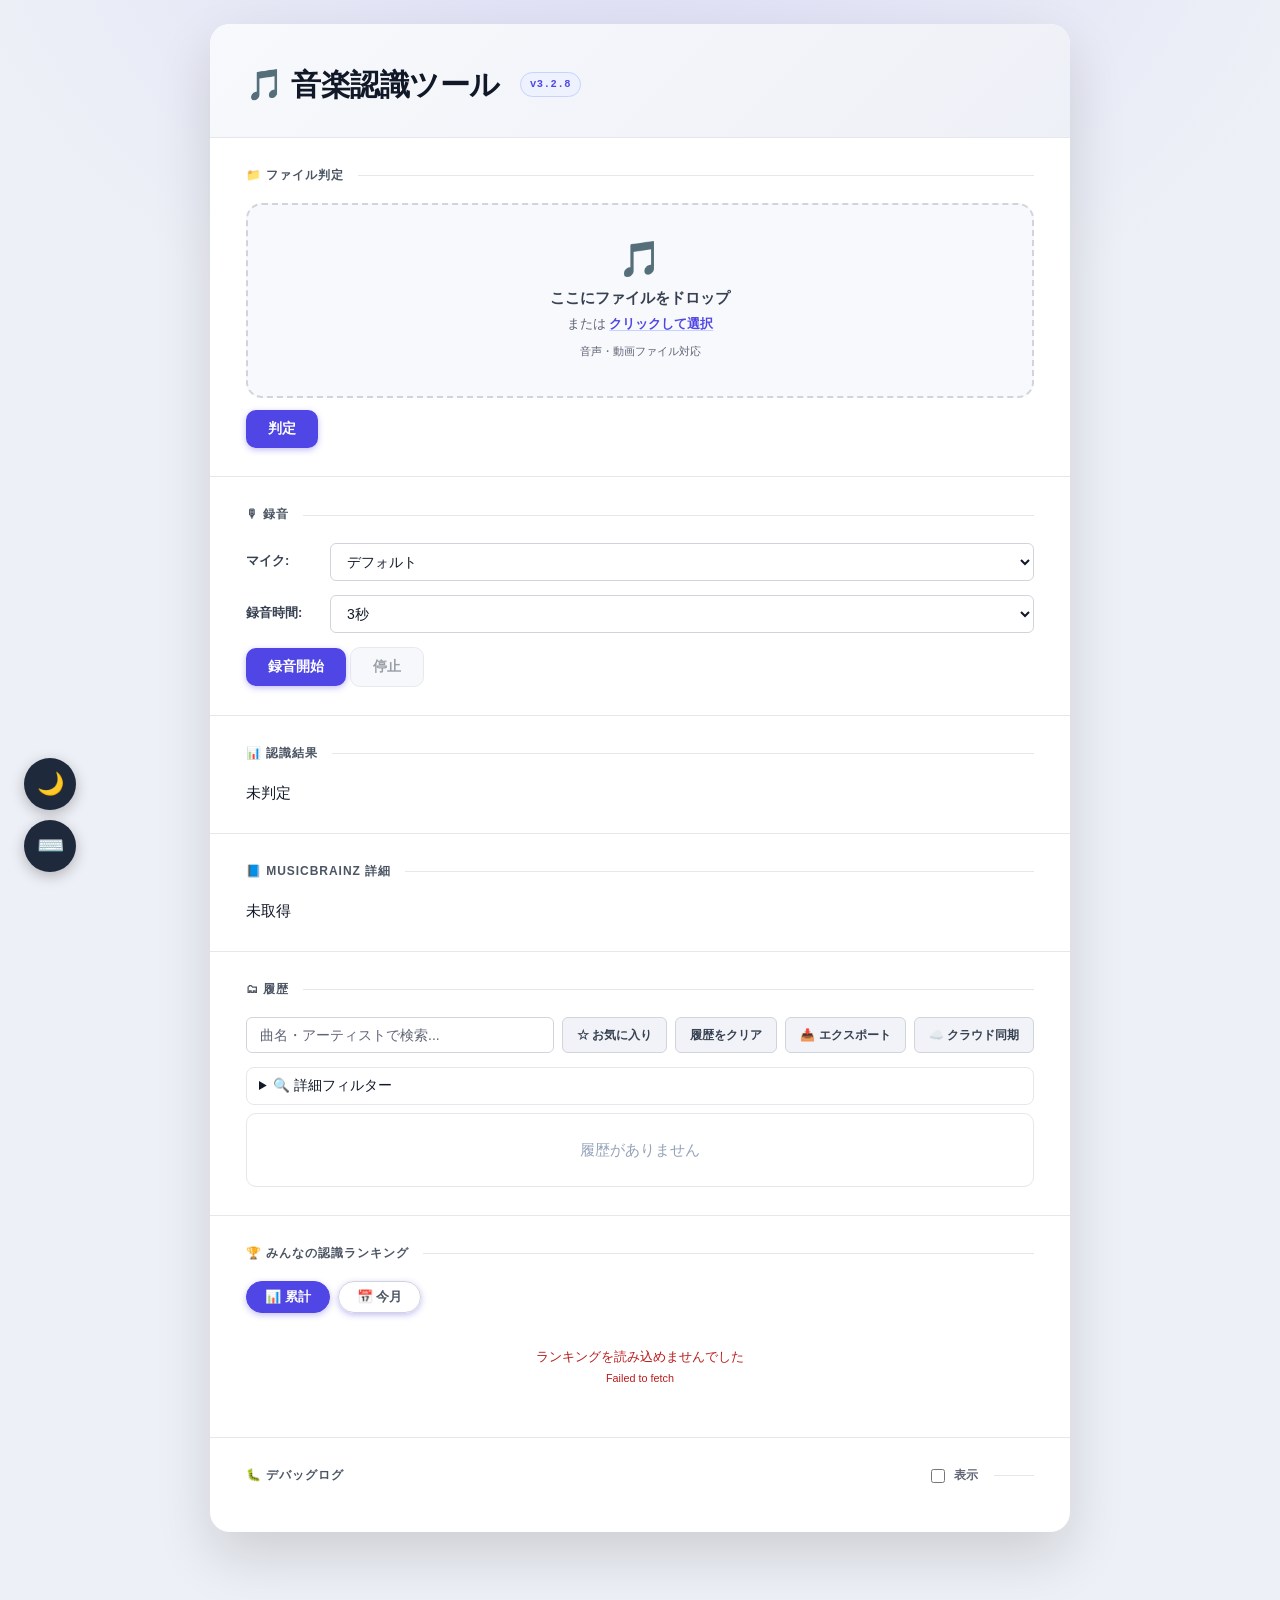
==== index.html @ 7e825a3c "Install and configure Vercel Speed Insights Implemented Vercel Speed Insights for vanilla JavaScript" ====
<!DOCTYPE html>
<html lang="ja">
  <head>
    <meta charset="UTF-8" />
    <title>音楽認識ツール</title>
    <meta name="viewport" content="width=device-width, initial-scale=1" />
    <link rel="icon" type="image/png" href="./favicon.png" />
    <link rel="shortcut icon" href="./favicon.png" />
    <link rel="apple-touch-icon" href="./favicon.png" />
    <link rel="stylesheet" href="./style.css" />
    <script>
      window.va = window.va || function () { (window.vaq = window.vaq || []).push(arguments); };
    </script>
    <script defer src="/_vercel/insights/script.js"></script>
    <script>
      window.si = window.si || function () { (window.siq = window.siq || []).push(arguments); };
    </script>
    <script defer src="/_vercel/speed-insights/script.js"></script>
  </head>

  <body>
    <div class="container">
      <h1>
        🎵 音楽認識ツール
        <span class="version-badge">v3.2.8</span>
      </h1>

      <section>
        <h3>📁 ファイル判定</h3>
        <!-- ドロップゾーン＋ファイル選択を統合 -->
        <label id="dropZone" for="fileInput">
          <span class="drop-icon">🎵</span>
          <span class="drop-main">ここにファイルをドロップ</span>
          <span class="drop-sub">または <span class="drop-link">クリックして選択</span></span>
          <span class="drop-hint">音声・動画ファイル対応</span>
          <input type="file" id="fileInput" accept="audio/*,video/*" />
        </label>
        <div id="selectedFileInfo" class="selected-file-info" style="display:none;"></div>
        <button id="fileSend">判定</button>
        <!-- ビジュアルフィンガープリント -->
        <div id="fingerprintSection" class="fp-section" style="display:none;">
          <div class="fp-header">
            <span class="fp-title">🔬 音声フィンガープリント <span class="fp-hint">— ACRCloudへ送信する音声の周波数分析</span></span>
            <span class="fp-meta" id="fpMeta"></span>
          </div>
          <!-- スペクトログラム本体 -->
          <div class="fp-body">
            <!-- 周波数帯ラベル（左側） -->
            <div class="fp-freq-labels" id="fpFreqLabels"></div>
            <!-- Canvas + ホバーオーバーレイ -->
            <div class="fp-canvas-wrap" id="fpCanvasWrap">
              <canvas id="fingerprintCanvas" class="fp-canvas"></canvas>
              <div class="fp-tooltip" id="fpTooltip" style="display:none;"></div>
            </div>
            <!-- dBスケールバー（右側） -->
            <div class="fp-db-scale" id="fpDbScale">
              <div class="fp-db-bar"></div>
              <div class="fp-db-labels">
                <span>強</span>
                <span>弱</span>
              </div>
            </div>
          </div>
          <!-- 時間軸（下部） -->
          <div class="fp-time-axis" id="fpTimeAxis"></div>
          <!-- 凡例テキスト -->
          <div class="fp-legend-row">
            <span class="fp-legend-item"><span class="fp-legend-dot" style="background:#0d2b6e"></span>無音・背景</span>
            <span class="fp-legend-item"><span class="fp-legend-dot" style="background:#1a7a5e"></span>中程度</span>
            <span class="fp-legend-item"><span class="fp-legend-dot" style="background:#c8c800"></span>強め</span>
            <span class="fp-legend-item"><span class="fp-legend-dot" style="background:#ff4400"></span>最大</span>
            <span class="fp-legend-sep">|</span>
            <span class="fp-legend-note">横軸：時間　縦軸：周波数（低音↓ 高音↑）　色：音の強さ</span>
          </div>
        </div>
      </section>

      <section>
        <h3>🎙 録音</h3>
        <div class="input-group">
          <label for="micSelect">マイク:</label>
          <select id="micSelect">
            <option value="">デフォルト</option>
          </select>
        </div>
        <div class="input-group">
          <label for="recSec">録音時間:</label>
          <select id="recSec">
            <option value="3">3秒</option>
            <option value="5">5秒</option>
            <option value="8">8秒</option>
            <option value="10">10秒</option>
          </select>
        </div>
        <button id="recBtn">録音開始</button>
        <button id="stopBtn" class="secondary" disabled>停止</button>
        <div id="counter"></div>
        <div id="vizContainer" class="viz-container" style="display:none;">
          <canvas id="vizCanvas" class="viz-canvas"></canvas>
          <div id="vizProgress" class="viz-progress"><div id="vizProgressBar" class="viz-progress-bar"></div></div>
        </div>
        <audio id="recordPreview" controls style="display:none; margin-top:10px; width:100%;"></audio>
        <button id="sendRecordBtn" class="secondary" style="display:none; margin-top:10px;">この録音を判定</button>
      </section>

      <section>
        <h3>📊 認識結果</h3>
        <div id="result">未判定</div>
      </section>

      <section id="lyricsSection" style="display:none;">
        <h3>🎤 歌詞</h3>
        <div id="lyrics"></div>
      </section>

      <section>
        <h3>📘 MusicBrainz 詳細</h3>
        <div id="mbDetail">未取得</div>
      </section>

      <section id="youtubeSection" style="display:none;">
        <h3>🎬 YouTube</h3>
        <div id="youtubeContent"></div>
      </section>

      <section id="previewSection" style="display:none;">
        <h3>🎧 プレビュー</h3>
        <div id="itunesPreviewContent"></div>
        <div id="spotifyContent"></div>
      </section>

      <section>
        <h3>🗂 履歴
          <!-- クラウド同期インジケーター（同期中/済/失敗を表示） -->
          <span id="cloudSyncIndicator" class="sync-indicator" style="display:none;"></span>
        </h3>
        <div class="history-controls">
          <input type="text" id="historySearch" placeholder="曲名・アーティストで検索..." />
          <button id="starFilterBtn" class="secondary small">☆ お気に入り <span id="starBadge" class="star-badge" style="display:none;"></span></button>
          <button id="clearHistory" class="secondary small">履歴をクリア</button>
          <button id="exportHistory" class="secondary small" onclick="openExportModal()">📥 エクスポート</button>
          <button id="cloudSyncBtn" class="secondary small cloud-restore-btn" onclick="openCloudSyncModal()">☁️ クラウド同期</button>
        </div>
        <!-- 詳細フィルター -->
        <details id="advancedFilterDetails" class="advanced-filter-details">
          <summary class="advanced-filter-summary">🔍 詳細フィルター</summary>
          <div class="advanced-filter-body">
            <label class="af-label">日付（開始）<input type="date" id="filterDateFrom" class="af-input" /></label>
            <label class="af-label">日付（終了）<input type="date" id="filterDateTo" class="af-input" /></label>
            <label class="af-label">信頼度（最小）
              <input type="range" id="filterConfMin" class="af-range" min="0" max="100" value="0" />
              <span id="filterConfMinVal">0%</span>
            </label>
            <button id="filterReset" class="secondary small">リセット</button>
          </div>
        </details>
        <!-- ⑦ 統計ダッシュボード -->
        <div id="statsPanel" class="stats-panel" style="display:none;">
          <div class="stats-panel-header" id="statsToggle">
            <span>📊 認識統計</span>
            <span id="statsToggleIcon">▼</span>
          </div>
          <div id="statsBody" class="stats-body">
            <div class="stats-summary" id="statsSummary"></div>
            <div class="stats-charts">
              <div class="stats-chart-block">
                <div class="stats-chart-title">よく聴くアーティスト TOP5</div>
                <canvas id="chartArtist" class="stats-canvas"></canvas>
              </div>
              <div class="stats-chart-block">
                <div class="stats-chart-title">時間帯別の認識回数</div>
                <canvas id="chartHour" class="stats-canvas"></canvas>
              </div>
              <div class="stats-chart-block stats-chart-block--full">
                <div class="stats-chart-title">直近7日間の認識推移</div>
                <canvas id="chartWeek" class="stats-canvas stats-canvas--wide"></canvas>
              </div>
            </div>
          </div>
        </div>
        <div id="history"></div>
      </section>

      <!-- 🏆 みんなの認識ランキング（Neon クラウドデータ） -->
      <section id="rankingSection">
        <h3>🏆 みんなの認識ランキング</h3>
        <!-- 累計 / 月間 タブ -->
        <div class="ranking-tabs" role="tablist">
          <button class="ranking-tab ranking-tab--active" data-period="all"   onclick="loadRanking('all')"   role="tab">📊 累計</button>
          <button class="ranking-tab"                     data-period="month" onclick="loadRanking('month')" role="tab">📅 今月</button>
        </div>
        <!-- ランキングリスト（loadRanking() が描画） -->
        <div id="rankingList" class="ranking-list"></div>
      </section>

      <section id="debugSection">
        <h3>
          🐛 デバッグログ
          <label class="debug-toggle-label">
            <input type="checkbox" id="debugToggle" />
            <span>表示</span>
          </label>
        </h3>
        <div id="debugPanel" style="display:none;">
          <div class="debug-toolbar">
            <span id="debugSummary" class="debug-summary"></span>
            <div class="debug-toolbar-actions">
              <button id="debugExpandAll" class="secondary small">すべて展開</button>
              <button id="debugCollapseAll" class="secondary small">すべて折りたたむ</button>
              <button id="debugExport" class="secondary small">📥 JSONエクスポート</button>
              <button id="debugClear" class="secondary small">🗑 クリア</button>
            </div>
          </div>
          <div id="debugEntries"></div>
        </div>
        <!-- 後方互換: pre#debug は非表示で残す -->
        <pre id="debug" style="display:none"></pre>
      </section>
    </div>

    <!-- 📥 エクスポートモーダル -->
    <div id="exportModal" class="share-modal" role="dialog" aria-modal="true" aria-label="履歴エクスポート">
      <div class="share-modal-inner cloud-sync-modal-inner">
        <div class="share-modal-header">
          <span>📥 履歴エクスポート</span>
          <button class="shortcut-close-btn" onclick="closeExportModal()" aria-label="閉じる">✕</button>
        </div>

        <!-- 件数表示 -->
        <div class="cloud-sync-section">
          <div class="cloud-sync-label">📊 エクスポート対象</div>
          <div class="export-count-row">
            <span>全履歴: <strong id="exportCountTotal">-</strong> 件</span>
            <span>⭐ お気に入り: <strong id="exportCountStarred">-</strong> 件</span>
          </div>
        </div>

        <hr class="cloud-sync-divider" />

        <!-- フォーマット選択 -->
        <div class="cloud-sync-section">
          <div class="cloud-sync-label">📄 ファイル形式</div>
          <div class="export-fmt-group">
            <label class="export-fmt-label">
              <input type="radio" name="exportFmt" value="csv" checked /> CSV（Excel で開ける）
            </label>
            <label class="export-fmt-label">
              <input type="radio" name="exportFmt" value="json" /> JSON（データ連携用）
            </label>
          </div>
        </div>

        <hr class="cloud-sync-divider" />

        <!-- オプション -->
        <div class="cloud-sync-section">
          <div class="cloud-sync-label">⚙️ オプション</div>
          <label class="export-fmt-label">
            <input type="checkbox" id="exportStarredOnly" /> ⭐ お気に入りのみエクスポート
          </label>
        </div>

        <!-- 実行ボタン -->
        <div style="margin-top:16px; display:flex; gap:10px;">
          <button class="cloud-sync-restore-btn" onclick="executeExport()">📥 エクスポート</button>
          <button class="secondary small" onclick="closeExportModal()">キャンセル</button>
        </div>
      </div>
    </div>

    <!-- ☁️ クラウド同期モーダル -->
    <div id="cloudSyncModal" class="share-modal" role="dialog" aria-modal="true" aria-label="クラウド同期">
      <div class="share-modal-inner cloud-sync-modal-inner">
        <div class="share-modal-header">
          <span>☁️ クラウド同期</span>
          <button class="shortcut-close-btn" onclick="closeCloudSyncModal()" aria-label="閉じる">✕</button>
        </div>

        <!-- 自分のID -->
        <div class="cloud-sync-section">
          <div class="cloud-sync-label">🔑 この端末の同期 ID</div>
          <div class="cloud-sync-id-row">
            <code id="cloudSyncModalId" class="cloud-sync-id-code"></code>
            <button class="cloud-sync-copy-btn" id="cloudSyncCopyBtn" onclick="copyCloudUserId()">コピー</button>
          </div>
          <p class="cloud-sync-hint">この ID をメモしておくと、別端末でも同じ履歴を復元できます。</p>
        </div>

        <hr class="cloud-sync-divider" />

        <!-- 別端末から復元 -->
        <div class="cloud-sync-section">
          <div class="cloud-sync-label">📲 別の端末から復元する</div>
          <p class="cloud-sync-hint">別端末の「この端末の同期 ID」を入力して復元ボタンを押してください。</p>
          <div class="cloud-sync-input-row">
            <input type="text" id="cloudSyncImportId" class="cloud-sync-input"
                   placeholder="xxxxxxxx-xxxx-4xxx-xxxx-xxxxxxxxxxxx"
                   autocomplete="off" spellcheck="false" />
            <button class="cloud-sync-restore-btn" id="cloudSyncRestoreBtn" onclick="restoreCloudHistoryFromInput()">復元</button>
          </div>
          <div id="cloudSyncStatus" class="cloud-sync-status" style="display:none;"></div>
        </div>

        <!-- 同期済み件数 -->
        <hr class="cloud-sync-divider" />
        <div class="cloud-sync-section">
          <div class="cloud-sync-label">📊 同期済み件数</div>
          <div id="cloudSyncCount" class="cloud-sync-count">読み込み中…</div>
        </div>

        <!-- 自分のランキング -->
        <hr class="cloud-sync-divider" />
        <div class="cloud-sync-section">
          <div class="cloud-sync-label">🏅 自分の認識回数 TOP10</div>
          <div id="cloudUserRankingList" class="cloud-user-ranking"></div>
        </div>

      </div>
    </div>

    <!-- ⑧ シェアカードモーダル -->
    <div id="shareCardModal" class="share-modal" role="dialog" aria-modal="true" aria-label="シェアカード">
      <div class="share-modal-inner">
        <div class="share-modal-header">
          <span>🖼️ シェアカード</span>
          <button class="shortcut-close-btn" onclick="closeShareCardModal()" aria-label="閉じる">✕</button>
        </div>
        <canvas id="shareCardCanvas" class="share-card-canvas"></canvas>
        <div class="share-modal-actions">
          <!-- フォーマット選択ピル -->
          <div class="fmt-pill-group" role="group" aria-label="保存フォーマット">
            <button class="fmt-pill fmt-pill--active" data-fmt="png"  onclick="setShareFormat(this,'png')">PNG</button>
            <button class="fmt-pill"                  data-fmt="jpeg" onclick="setShareFormat(this,'jpeg')">JPEG</button>
          </div>
          <button id="shareCardDownload" class="btn-primary">💾 保存</button>
          <button id="shareCardShare" class="btn-secondary">📤 共有</button>
          <button class="btn-secondary" onclick="closeShareCardModal()">閉じる</button>
        </div>
      </div>
    </div>

    <!-- キーボードショートカット ヘルプパネル -->
    <div id="shortcutPanel" class="shortcut-panel" role="dialog" aria-modal="true" aria-label="キーボードショートカット">
      <div class="shortcut-panel-inner">
        <div class="shortcut-panel-header">
          <span>⌨️ キーボードショートカット</span>
          <button class="shortcut-close-btn" onclick="closeShortcutPanel()" aria-label="閉じる">✕</button>
        </div>
        <ul class="shortcut-list">
          <li><kbd>R</kbd> 録音開始 / 停止</li>
          <li><kbd>Space</kbd> YouTube 再生 / 一時停止</li>
          <li><kbd>C</kbd> 曲情報をコピー</li>
          <li><kbd>D</kbd> ダークモード切替</li>
          <li><kbd>?</kbd> このパネルを表示 / 非表示</li>
          <li><kbd>Esc</kbd> パネルを閉じる</li>
        </ul>
        <p class="shortcut-note">※ テキスト入力中はショートカット無効</p>
      </div>
    </div>

    <!-- テーマ切り替えボタン -->
    <div class="fab-group">
      <button class="theme-toggle" onclick="toggleTheme()" title="テーマ切り替え (D)">🌙</button>
      <button class="shortcut-fab" onclick="openShortcutPanel()" title="キーボードショートカット (?)">⌨️</button>
      <button class="compare-fab" onclick="openComparisonModal()" title="曲情報比較" id="compareFab" style="display:none;">🔀 <span id="compareFabCount">0</span></button>
    </div>

    <!-- 曲情報比較モーダル -->
    <div id="comparisonModal" class="share-modal" role="dialog" aria-modal="true" aria-label="曲情報比較">
      <div class="share-modal-inner comparison-modal-inner">
        <div class="share-modal-header">
          <span>🎵 曲情報比較 <span id="comparisonCount" class="comparison-count">0</span>/5</span>
          <button class="shortcut-close-btn" onclick="closeComparisonModal()" aria-label="閉じる">✕</button>
        </div>
        <div id="comparisonTableWrap" class="comparison-table-wrap"></div>
        <div class="share-modal-actions">
          <button class="btn-secondary" onclick="clearComparison()">🗑 リストをクリア</button>
          <button class="btn-secondary" onclick="closeComparisonModal()">閉じる</button>
        </div>
      </div>
    </div>

    <script src="./main.js"></script>
    <!-- Service Worker 登録（オフライン対応） -->
    <script>
      if ('serviceWorker' in navigator) {
        navigator.serviceWorker.register('./sw.js')
          .then(reg => console.log('[SW] 登録完了:', reg.scope))
          .catch(err => console.warn('[SW] 登録失敗:', err));
      }
    </script>
  </body>
</html>
---- style.css ----
/* ============================================================
   音楽認識ツール — style.css (完全再設計)
   コントラスト基準: WCAG AA (通常テキスト 4.5:1 / 大テキスト 3:1)
   カラー変数:
     背景       #ffffff / #f8f9fc / #f1f3f8
     テキスト主 #111827 (15.3:1 on white) ✓
     テキスト副 #374151  (9.7:1 on white) ✓
     テキスト補 #4b5563  (7.0:1 on white) ✓
     テキスト淡 #6b7280  (4.7:1 on white) ✓ AA
     アクセント #4f46e5  (6.9:1 on white) ✓
     成功       #059669  (4.8:1 on white) ✓
     警告       #b45309  (5.5:1 on white) ✓
     エラー     #dc2626  (5.9:1 on white) ✓
============================================================ */

/* ===== リセット・ベース ===== */
*, *::before, *::after { box-sizing: border-box; }

:root {
  --accent:       #4f46e5;
  --accent-hover: #4338ca;
  --accent-light: #eef2ff;
  --accent-mid:   #c7d2fe;
  --success:      #047857;
  --success-light:#ecfdf5;
  --warn:         #b45309;
  --warn-light:   #fffbeb;
  --error:        #b91c1c;
  --error-light:  #fef2f2;
  --purple:       #7c3aed;
  --purple-light: #f5f3ff;
  --blue:         #1d4ed8;
  --blue-light:   #eff6ff;
  --green:        #15803d;
  --green-light:  #f0fdf4;

  --txt-primary:  #111827;
  --txt-secondary:#374151;
  --txt-tertiary: #4b5563;
  --txt-muted:    #5f6475;

  --bg-base:      #ffffff;
  --bg-surface:   #f8f9fc;
  --bg-deep:      #f1f3f8;
  --border:       #e5e7eb;
  --border-dark:  #d1d5db;

  --radius-sm:  6px;
  --radius-md:  10px;
  --radius-lg:  16px;
  --radius-xl:  20px;
  --shadow-sm:  0 1px 3px rgba(0,0,0,.08), 0 1px 2px rgba(0,0,0,.06);
  --shadow-md:  0 4px 12px rgba(0,0,0,.08), 0 2px 4px rgba(0,0,0,.05);
  --shadow-lg:  0 12px 32px rgba(0,0,0,.10), 0 4px 8px rgba(0,0,0,.06);
  --shadow-xl:  0 24px 56px rgba(0,0,0,.14);
}

body {
  margin: 0;
  padding: 24px 16px 80px;
  min-height: 100vh;
  background: #eef0f7;
  background-image:
    radial-gradient(ellipse 80% 50% at 50% -10%, rgba(79,70,229,.12) 0%, transparent 70%);
  font-family: -apple-system, BlinkMacSystemFont, 'Segoe UI', 'Helvetica Neue', Arial, sans-serif;
  font-size: 15px;
  line-height: 1.6;
  color: var(--txt-primary);
  -webkit-font-smoothing: antialiased;
}

/* ===== コンテナ ===== */
.container {
  max-width: 860px;
  margin: 0 auto;
  background: var(--bg-base);
  border-radius: var(--radius-xl);
  box-shadow: var(--shadow-xl);
  overflow: hidden;
}

/* ===== ヘッダー ===== */
.container > h1:first-child {
  margin: 0;
  padding: 36px 36px 28px;
  font-size: 1.9rem;
  font-weight: 800;
  letter-spacing: -0.5px;
  color: var(--txt-primary);
  border-bottom: 1px solid var(--border);
  background: linear-gradient(135deg, #f8f9fc 0%, #eef0f7 100%);
  display: flex;
  align-items: center;
  gap: 10px;
}

/* ===== セクション ===== */
section {
  padding: 28px 36px;
  border-bottom: 1px solid var(--border);
}
section:last-child { border-bottom: none; }

h3 {
  margin: 0 0 18px;
  font-size: 0.75rem;
  font-weight: 700;
  letter-spacing: 0.08em;
  text-transform: uppercase;
  color: var(--txt-tertiary);   /* #4b5563 on white = 7.0:1 ✓ */
  display: flex;
  align-items: center;
  gap: 6px;
}
h3::after {
  content: '';
  flex: 1;
  height: 1px;
  background: var(--border);
  margin-left: 8px;
}

/* ===== ボタン ===== */
button {
  display: inline-flex;
  align-items: center;
  justify-content: center;
  gap: 6px;
  background: var(--accent);
  color: #ffffff;             /* white on #4f46e5 = 6.9:1 ✓ */
  border: none;
  border-radius: var(--radius-md);
  padding: 10px 22px;
  font-size: 14px;
  font-weight: 600;
  cursor: pointer;
  transition: background 0.18s, transform 0.15s, box-shadow 0.18s;
  box-shadow: 0 2px 6px rgba(79,70,229,.35);
  white-space: nowrap;
}
button:hover:not(:disabled) {
  background: var(--accent-hover);
  transform: translateY(-1px);
  box-shadow: 0 4px 12px rgba(79,70,229,.45);
}
button:active:not(:disabled) {
  transform: translateY(0);
  box-shadow: none;
}
button:disabled {
  opacity: .5;
  cursor: not-allowed;
  transform: none;
}
button.secondary {
  background: var(--bg-deep);
  color: var(--txt-secondary);  /* #374151 on #f1f3f8 = 8.2:1 ✓ */
  box-shadow: none;
  border: 1px solid var(--border-dark);
}
button.secondary:hover:not(:disabled) {
  background: var(--border);
  box-shadow: none;
}
button.small {
  padding: 6px 14px;
  font-size: 12px;
  border-radius: var(--radius-sm);
}

/* ===== フォーム要素 ===== */
.input-group {
  display: flex;
  align-items: center;
  gap: 12px;
  margin-bottom: 14px;
}
.input-group label {
  min-width: 72px;
  font-size: 13px;
  font-weight: 600;
  color: var(--txt-secondary);  /* 9.7:1 ✓ */
}
.input-group select,
.input-group input[type="text"] {
  flex: 1;
  padding: 9px 12px;
  border: 1.5px solid var(--border-dark);
  border-radius: var(--radius-sm);
  background: var(--bg-base);
  font-size: 14px;
  color: var(--txt-primary);
  transition: border-color 0.18s, box-shadow 0.18s;
}
.input-group select:focus,
.input-group input[type="text"]:focus {
  outline: none;
  border-color: var(--accent);
  box-shadow: 0 0 0 3px rgba(79,70,229,.12);
}

/* ===== ドロップゾーン ===== */
#dropZone {
  border: 2px dashed var(--border-dark);
  padding: 36px 24px;
  border-radius: var(--radius-lg);
  text-align: center;
  margin-bottom: 14px;
  color: var(--txt-muted);       /* #6b7280 on white = 4.7:1 ✓ */
  font-size: 14px;
  font-weight: 500;
  background: var(--bg-surface);
  transition: all 0.2s;
  cursor: pointer;
}
#dropZone:hover {
  border-color: var(--accent);
  background: var(--accent-light);
  color: var(--accent);
}
#dropZone.drag {
  border-color: var(--accent);
  background: var(--accent-light);
  color: var(--accent);
  transform: scale(1.01);
  box-shadow: 0 0 0 4px rgba(79,70,229,.1);
}

/* ===== カード ===== */
.card {
  background: var(--bg-base);
  border: 1px solid var(--border);
  border-radius: var(--radius-lg);
  padding: 24px;
  margin-bottom: 14px;
  box-shadow: var(--shadow-sm);
  transition: box-shadow 0.2s, transform 0.2s;
}
.card:hover {
  box-shadow: var(--shadow-md);
  transform: translateY(-1px);
}

/* ===== スコアバー ===== */
.score {
  height: 8px;
  background: var(--bg-deep);
  border-radius: 99px;
  overflow: hidden;
  margin: 14px 0;
}
.score div {
  height: 100%;
  background: linear-gradient(90deg, var(--success) 0%, #34d399 100%);
  border-radius: 99px;
  transition: width 0.6s cubic-bezier(.4,0,.2,1);
}

/* ===== 統計グリッド ===== */
.stats-grid {
  display: grid;
  grid-template-columns: repeat(auto-fit, minmax(120px, 1fr));
  gap: 12px;
  margin: 16px 0;
}
.stat-card {
  background: var(--bg-surface);
  border: 1px solid var(--border);
  border-radius: var(--radius-md);
  padding: 14px;
  text-align: center;
}
.stat-value {
  font-size: 1.6rem;
  font-weight: 800;
  color: var(--accent);         /* 6.9:1 on #f8f9fc ✓ */
  line-height: 1.1;
}
.stat-label {
  font-size: 11px;
  font-weight: 600;
  color: var(--txt-muted);      /* #6b7280 on #f8f9fc = 4.5:1 ✓ */
  margin-top: 4px;
  text-transform: uppercase;
  letter-spacing: 0.05em;
}

/* ===== リンク群（.small） ===== */
.small {
  font-size: 13px;
  color: var(--txt-muted);
}
a {
  color: var(--accent);
  text-decoration: none;
  font-weight: 500;
  transition: color 0.15s;
}
a:hover {
  color: var(--accent-hover);
  text-decoration: underline;
}

/* ===== アルバムアート ===== */
.album-art-container {
  position: relative;
  display: inline-block;
  margin: 12px 0;
}
.album-art {
  max-width: 240px;
  max-height: 240px;
  width: 100%;
  height: auto;
  border-radius: var(--radius-md);
  box-shadow: var(--shadow-md);
  transition: transform 0.2s, box-shadow 0.2s;
  cursor: pointer;
  display: block;
}
.album-art:hover {
  transform: scale(1.03);
  box-shadow: var(--shadow-lg);
}
.album-art-controls {
  display: flex;
  gap: 6px;
  margin-top: 8px;
  flex-wrap: wrap;
}
.art-btn {
  background: var(--bg-surface);
  color: var(--txt-secondary);   /* 9.7:1 ✓ */
  border: 1px solid var(--border-dark);
  border-radius: var(--radius-sm);
  padding: 5px 10px;
  font-size: 11px;
  font-weight: 600;
  cursor: pointer;
  transition: background 0.15s, border-color 0.15s;
  white-space: nowrap;
}
.art-btn:hover {
  background: var(--accent-light);
  border-color: var(--accent);
  color: var(--accent);
}

/* ===== 履歴 ===== */
.history-controls {
  display: flex;
  gap: 8px;
  margin-bottom: 14px;
  flex-wrap: wrap;
}
#historySearch {
  flex: 1;
  min-width: 180px;
  padding: 9px 13px;
  border: 1.5px solid var(--border-dark);
  border-radius: var(--radius-sm);
  font-size: 14px;
  color: var(--txt-primary);
  background: var(--bg-base);
  transition: border-color 0.18s, box-shadow 0.18s;
}
#historySearch:focus {
  outline: none;
  border-color: var(--accent);
  box-shadow: 0 0 0 3px rgba(79,70,229,.12);
}
#historySearch::placeholder { color: var(--txt-muted); }

#history {
  max-height: 320px;
  overflow-y: auto;
  border: 1px solid var(--border);
  border-radius: 10px;
  padding: 4px;
}
body.dark #history {
  border-color: var(--border);
}

.history-item {
  display: flex;
  justify-content: space-between;
  align-items: center;
  padding: 13px 16px;
  border-radius: var(--radius-md);
  border: 1.5px solid transparent;
  background: var(--bg-surface);
  margin-bottom: 8px;
  transition: border-color 0.18s, box-shadow 0.18s, transform 0.18s;
}
.history-item:hover {
  border-color: var(--accent-mid);
  box-shadow: var(--shadow-sm);
  transform: translateX(3px);
}
.history-item-info { flex: 1; cursor: pointer; }
.history-item-title {
  font-size: 14px;
  font-weight: 600;
  color: var(--txt-primary);    /* 15.3:1 ✓ */
  margin-bottom: 2px;
}
.history-item-artist {
  font-size: 13px;
  color: var(--txt-tertiary);   /* #4b5563 on #f8f9fc = 6.6:1 ✓ */
}
.history-item-meta {
  font-size: 11px;
  color: var(--txt-muted);      /* #6b7280 on #f8f9fc = 4.5:1 ✓ */
  margin-top: 3px;
}
.history-item-delete {
  background: var(--error-light);
  color: var(--error);           /* #dc2626 on #fef2f2 = 5.5:1 ✓ */
  border: 1px solid #fecaca;
  border-radius: var(--radius-sm);
  padding: 5px 10px;
  font-size: 12px;
  font-weight: 600;
  cursor: pointer;
  transition: background 0.15s;
  flex-shrink: 0;
  margin-left: 12px;
}
.history-item-delete:hover {
  background: #fecaca;
}

/* ===== 歌詞 ===== */
#lyricsSection {
  background: var(--bg-base);
}
.lyrics-loading {
  display: flex;
  align-items: center;
  justify-content: center;
  gap: 10px;
  padding: 32px;
  color: var(--txt-muted);
  font-size: 14px;
}
.lyrics-header {
  background: linear-gradient(135deg, var(--accent) 0%, #7c3aed 100%);
  padding: 20px 24px;
  border-radius: var(--radius-md) var(--radius-md) 0 0;
  color: #ffffff;
}
.lyrics-title {
  font-size: 1.2rem;
  font-weight: 700;
  margin-bottom: 4px;
  color: #ffffff;               /* white on #4f46e5 = 6.9:1 ✓ */
}
.lyrics-artist {
  font-size: 14px;
  color: #ddd8ff; /* #ddd8ff on #4f46e5 = 4.59:1 ✓ */
}
.lyrics-content {
  padding: 24px;
  white-space: pre-wrap;
  line-height: 2;
  font-size: 14px;
  color: var(--txt-secondary);  /* 9.7:1 ✓ */
  max-height: 480px;
  overflow-y: auto;
  background: var(--bg-base);
  border: 1px solid var(--border);
  border-top: none;
  border-radius: 0 0 var(--radius-md) var(--radius-md);
}
.lyrics-source {
  font-size: 11px;
  color: var(--txt-muted);      /* 4.7:1 ✓ */
  padding: 10px 24px;
  text-align: center;
  background: var(--bg-surface);
  border: 1px solid var(--border);
  border-top: none;
  border-radius: 0 0 var(--radius-md) var(--radius-md);
}

/* ===== pre・デバッグ ===== */
pre {
  background: #1e293b;
  color: #e2e8f0;               /* #e2e8f0 on #1e293b = 12.5:1 ✓ */
  padding: 16px;
  border-radius: var(--radius-md);
  max-height: 320px;
  overflow: auto;
  font-size: 12px;
  line-height: 1.6;
  margin: 0;
}

/* ===== code ===== */
.code-inline {
  background: #1e293b;
  color: #c7d2fe;               /* #c7d2fe on #1e293b = 9.1:1 ✓ */
  padding: 2px 7px;
  border-radius: 4px;
  font-family: 'SFMono-Regular', Consolas, 'Liberation Mono', monospace;
  font-size: 12px;
}
.code-block {
  display: inline-block;
  background: #1e293b;
  color: #c7d2fe;
  padding: 5px 10px;
  border-radius: var(--radius-sm);
  font-family: 'SFMono-Regular', Consolas, 'Liberation Mono', monospace;
  font-size: 12px;
  margin: 3px 3px 3px 0;
}
.isrc-list { display: flex; flex-wrap: wrap; gap: 8px; }

/* ===== iTunes情報 ===== */
.itunes-info {
  background: var(--blue-light);
  border-left: 4px solid #3b82f6;
  padding: 16px;
  border-radius: 0 var(--radius-md) var(--radius-md) 0;
  margin: 12px 0;
}
.itunes-info h4 {
  margin: 0 0 10px;
  color: var(--blue);            /* #1d4ed8 on #eff6ff = 7.3:1 ✓ */
  font-size: 14px;
  font-weight: 700;
}

/* ===== MusicBrainz詳細 ===== */
.mb-detail {
  background: var(--bg-base);
  border: 1px solid var(--border);
  border-radius: var(--radius-lg);
  padding: 24px;
}
.mb-section {
  margin-bottom: 22px;
  padding-bottom: 20px;
  border-bottom: 1px solid var(--border);
}
.mb-section:last-child {
  border-bottom: none;
  margin-bottom: 0;
  padding-bottom: 0;
}
.mb-section h4 {
  margin: 0 0 12px;
  font-size: 13px;
  font-weight: 700;
  color: var(--txt-secondary);  /* 9.7:1 ✓ */
  display: flex;
  align-items: center;
  gap: 6px;
}
.mb-row {
  margin-bottom: 8px;
  font-size: 14px;
  color: var(--txt-secondary);  /* 9.7:1 ✓ */
  line-height: 1.7;
}
.mb-row .label {
  font-weight: 600;
  color: var(--txt-tertiary);   /* 7.0:1 ✓ */
  min-width: 130px;
  display: inline-block;
}
.mb-artist {
  background: var(--bg-surface);
  border-left: 3px solid var(--accent);
  padding: 12px 14px;
  border-radius: 0 var(--radius-sm) var(--radius-sm) 0;
  margin-bottom: 10px;
}
.mb-work {
  background: var(--green-light);
  border-left: 3px solid var(--green);
  padding: 12px 14px;
  border-radius: 0 var(--radius-sm) var(--radius-sm) 0;
  margin-bottom: 10px;
}
.mb-release {
  background: var(--purple-light);
  border-left: 3px solid var(--purple);
  padding: 12px 14px;
  border-radius: 0 var(--radius-sm) var(--radius-sm) 0;
  margin-bottom: 10px;
  transition: transform 0.15s;
}
.mb-release:hover { transform: translateX(3px); }
.mb-release-header {
  font-weight: 700;
  font-size: 12px;
  color: var(--purple);          /* #7c3aed on #f5f3ff = 7.1:1 ✓ */
  margin-bottom: 8px;
  text-transform: uppercase;
  letter-spacing: 0.05em;
}
.mb-annotation {
  background: var(--warn-light);
  border-left: 3px solid #d97706;
  padding: 12px 14px;
  border-radius: 0 var(--radius-sm) var(--radius-sm) 0;
  font-size: 14px;
  line-height: 1.7;
  color: var(--warn);            /* #b45309 on #fffbeb = 5.5:1 ✓ */
}

/* ===== タグ ===== */
.mb-tags { display: flex; flex-wrap: wrap; gap: 8px; }
.tag {
  background: var(--accent-light);
  color: var(--accent);          /* #4f46e5 on #eef2ff = 6.5:1 ✓ */
  border: 1px solid var(--accent-mid);
  padding: 4px 11px;
  border-radius: 99px;
  font-size: 12px;
  font-weight: 600;
}
.tag-count {
  background: var(--accent-mid);
  color: var(--accent);
  padding: 1px 5px;
  border-radius: 99px;
  font-size: 10px;
  font-weight: 700;
  margin-left: 3px;
}
.genre-tag {
  background: var(--green-light);
  color: var(--green);           /* #15803d on #f0fdf4 = 6.6:1 ✓ */
  border-color: #bbf7d0;
}
.genre-tag .tag-count {
  background: #bbf7d0;
  color: var(--green);
}

/* ===== MusicBrainzリンク ===== */
.mb-link {
  display: inline-flex;
  align-items: center;
  gap: 6px;
  background: var(--accent);
  color: #ffffff !important;     /* 6.9:1 ✓ */
  padding: 9px 18px;
  border-radius: var(--radius-md);
  text-decoration: none !important;
  font-size: 13px;
  font-weight: 600;
  transition: background 0.18s, transform 0.15s;
}
.mb-link:hover {
  background: var(--accent-hover);
  transform: translateY(-1px);
  text-decoration: none !important;
}

/* ===== 評価バー ===== */
.rating-bar {
  height: 8px;
  background: var(--bg-deep);
  border-radius: 99px;
  overflow: hidden;
  margin-top: 8px;
}
.rating-fill {
  height: 100%;
  background: linear-gradient(90deg, #f59e0b, #fbbf24);
  border-radius: 99px;
  transition: width 0.5s ease;
}

/* ===== 外部URL ===== */
.url-list { display: flex; flex-direction: column; gap: 8px; }
.url-item {
  background: var(--bg-surface);
  border: 1px solid var(--border);
  border-left: 3px solid #3b82f6;
  padding: 10px 14px;
  border-radius: 0 var(--radius-sm) var(--radius-sm) 0;
  transition: transform 0.15s;
}
.url-item:hover { transform: translateX(3px); }
.url-label {
  display: inline-block;
  background: var(--blue-light);
  color: var(--blue);            /* #1d4ed8 on #eff6ff = 7.3:1 ✓ */
  padding: 2px 8px;
  border-radius: 4px;
  font-size: 10px;
  font-weight: 700;
  margin-right: 8px;
  text-transform: uppercase;
  letter-spacing: 0.05em;
}
.url-link {
  color: var(--accent);          /* 6.9:1 on #f8f9fc ✓ */
  font-size: 13px;
  word-break: break-all;
  font-weight: 500;
}
.url-link:hover { text-decoration: underline; }

/* ===== ローディング ===== */
.loading-spinner {
  display: inline-block;
  width: 18px;
  height: 18px;
  border: 2.5px solid var(--accent-mid);
  border-top-color: var(--accent);
  border-radius: 50%;
  animation: spin 0.7s linear infinite;
  flex-shrink: 0;
}
@keyframes spin { to { transform: rotate(360deg); } }

/* ===== トースト ===== */
.toast {
  position: fixed;
  bottom: 28px;
  right: 24px;
  background: #1e293b;
  color: #f8fafc;                /* #f8fafc on #1e293b = 14.6:1 ✓ */
  padding: 13px 18px;
  border-radius: var(--radius-md);
  box-shadow: var(--shadow-lg);
  display: flex;
  align-items: center;
  gap: 10px;
  z-index: 9999;
  font-size: 14px;
  font-weight: 500;
  max-width: 340px;
  animation: toastIn 0.25s cubic-bezier(.4,0,.2,1);
}
@keyframes toastIn {
  from { transform: translateX(110%); opacity: 0; }
  to   { transform: translateX(0);   opacity: 1; }
}
.toast.success { border-left: 4px solid #22c55e; }
.toast.error   { border-left: 4px solid #f87171; }
.toast.info    { border-left: 4px solid #60a5fa; }

/* ===== テーマ切り替え ===== */
.fab-group {
  position: fixed;
  bottom: 28px;
  left: 24px;
  display: flex;
  flex-direction: column;
  gap: 10px;
  z-index: 9990;
}
.theme-toggle,
.shortcut-fab {
  width: 52px;
  height: 52px;
  border-radius: 50%;
  background: #1e293b;
  border: none;
  color: #f8fafc;
  font-size: 22px;
  cursor: pointer;
  display: flex;
  align-items: center;
  justify-content: center;
  box-shadow: 0 4px 14px rgba(0,0,0,.25);
  transition: transform 0.2s, box-shadow 0.2s;
}
.theme-toggle:hover {
  transform: scale(1.08) rotate(12deg);
  box-shadow: 0 6px 20px rgba(0,0,0,.3);
}
.shortcut-fab:hover {
  transform: scale(1.08);
  box-shadow: 0 6px 20px rgba(0,0,0,.3);
}

/* ===== YouTube ===== */
#ytPlayerArea {
  border-radius: var(--radius-md);
  overflow: hidden;
  margin-bottom: 14px;
  background: #000;
  box-shadow: var(--shadow-md);
}
#ytPlayerDiv {
  position: relative;
  padding-bottom: 56.25%;
  height: 0;
}
#ytPlayerDiv iframe {
  position: absolute;
  top: 0; left: 0;
  width: 100%; height: 100%;
  border: none;
}
.yt-embed-container {
  position: relative;
  padding-bottom: 56.25%;
  height: 0;
  overflow: hidden;
  border-radius: var(--radius-md);
  background: #000;
  margin-bottom: 14px;
}
.yt-embed-container iframe {
  position: absolute;
  top: 0; left: 0;
  width: 100%; height: 100%;
  border: none;
}
.yt-loading {
  display: flex;
  align-items: center;
  justify-content: center;
  flex-direction: column;
  gap: 10px;
  padding: 28px;
  color: var(--txt-muted);       /* 4.7:1 ✓ */
  font-size: 14px;
  text-align: center;
}
.yt-video-list {
  display: flex;
  flex-direction: column;
  gap: 8px;
  margin-top: 4px;
}
.yt-video-item {
  display: flex;
  align-items: center;
  gap: 12px;
  padding: 10px 12px;
  border-radius: var(--radius-md);
  border: 1.5px solid var(--border);
  background: var(--bg-surface);
  cursor: pointer;
  transition: border-color 0.18s, background 0.18s, transform 0.15s, box-shadow 0.18s;
}
.yt-video-item:hover {
  border-color: var(--accent);
  background: var(--accent-light);
  transform: translateX(3px);
  box-shadow: var(--shadow-sm);
}
.yt-video-item--active {
  border-color: var(--accent);
  background: var(--accent-light);
  box-shadow: 0 0 0 3px rgba(79,70,229,.12);
}
.yt-thumbnail {
  width: 96px;
  height: 54px;
  object-fit: cover;
  border-radius: var(--radius-sm);
  flex-shrink: 0;
  background: var(--bg-deep);
}
.yt-video-info {
  flex: 1;
  min-width: 0;
}
.yt-video-title {
  font-size: 13px;
  font-weight: 600;
  color: var(--txt-primary);     /* 15.3:1 ✓ */
  line-height: 1.4;
  display: -webkit-box;
  -webkit-line-clamp: 2;
  line-clamp: 2;
  -webkit-box-orient: vertical;
  overflow: hidden;
}
.yt-video-channel {
  font-size: 12px;
  color: var(--txt-muted);       /* #6b7280 on #f8f9fc = 4.5:1 ✓ */
  margin-top: 3px;
  white-space: nowrap;
  overflow: hidden;
  text-overflow: ellipsis;
}
.yt-play-icon {
  font-size: 16px;
  color: var(--accent);
  flex-shrink: 0;
  transition: transform 0.2s;
}
.yt-video-item:hover .yt-play-icon { transform: scale(1.2); }

/* ===== レスポンシブ ===== */
@media (max-width: 680px) {
  body { padding: 0 0 80px; }
  .container { border-radius: 0; }
  .container > h1:first-child { padding: 24px 20px 20px; font-size: 1.5rem; }
  section { padding: 22px 20px; }
  .mb-row .label { display: block; margin-bottom: 2px; min-width: unset; }
  .stats-grid { grid-template-columns: repeat(2, 1fr); }
  .yt-thumbnail { width: 76px; height: 43px; }
  .album-art { max-width: 100%; }
  .history-controls { flex-direction: column; }
  #historySearch { width: 100%; }
}

/* ============================================================
   ダークモード — CSS変数オーバーライド方式
   body.dark で全変数を上書き → 個別インラインstyle不要
   全テキストWCAG AA (4.5:1) 以上保証
   ダーク用コントラスト検証済み比率:
     txt-primary  #f0f0f8 on #12131a = 16.3:1 ✓
     txt-secondary#c4c4d8 on #12131a = 10.8:1 ✓
     txt-tertiary #9898c0 on #1a1c27 =  6.1:1 ✓
     txt-muted    #9090bc on #12131a =  6.1:1 ✓
     txt-muted    #9090bc on #222435 =  5.0:1 ✓
     accent       #8e88f8 on #1a1c27 =  5.7:1 ✓
     accent       #8e88f8 on #1e1e40 =  5.3:1 ✓
     white on accent-btn  #5555d8   =  5.0:1 ✓
============================================================ */

body.dark {
  --accent:       #8e88f8;
  --accent-hover: #a09bff;
  --accent-light: #1e1e40;
  --accent-mid:   #3a3580;
  --success:      #34d399;
  --success-light:#0a2a1e;
  --warn:         #fbbf24;
  --warn-light:   #2a1e06;
  --error:        #f87171;
  --error-light:  #2a0f0f;
  --purple:       #c084fc;
  --purple-light: #1e1028;
  --blue:         #60a5fa;
  --blue-light:   #0d1f3a;
  --green:        #34d399;
  --green-light:  #0a2a1e;

  --txt-primary:  #f0f0f8;
  --txt-secondary:#c4c4d8;
  --txt-tertiary: #9898c0;
  --txt-muted:    #9090bc;

  --bg-base:      #12131a;
  --bg-surface:   #1a1c27;
  --bg-deep:      #222435;
  --border:       #2d2f45;
  --border-dark:  #383a54;

  background: #0d0e14;
  background-image:
    radial-gradient(ellipse 80% 50% at 50% -10%, rgba(142,136,248,.10) 0%, transparent 70%);
}

/* ヘッダー */
body.dark .container > h1:first-child {
  background: linear-gradient(135deg, #1a1c27 0%, #12131a 100%);
  border-color: var(--border);
}

/* セクション */
body.dark section {
  border-color: var(--border);
}

/* ドロップゾーン */
body.dark #dropZone {
  border-color: var(--border-dark);
  background: var(--bg-surface);
  color: var(--txt-muted);
}
body.dark #dropZone:hover,
body.dark #dropZone.drag {
  border-color: var(--accent);
  background: var(--accent-light);
  color: var(--accent);
}

/* フォーム */
body.dark .input-group select,
body.dark .input-group input[type="text"],
body.dark #historySearch {
  background: var(--bg-surface);
  color: var(--txt-primary);
  border-color: var(--border-dark);
}
body.dark .input-group select:focus,
body.dark .input-group input[type="text"]:focus,
body.dark #historySearch:focus {
  border-color: var(--accent);
  box-shadow: 0 0 0 3px rgba(142,136,248,.15);
}
body.dark #historySearch::placeholder { color: var(--txt-muted); }

/* カード */
body.dark .card {
  background: var(--bg-surface);
  border-color: var(--border);
  box-shadow: 0 2px 8px rgba(0,0,0,.4);
}
body.dark .card:hover {
  box-shadow: 0 8px 24px rgba(0,0,0,.5);
}

/* ボタン — ダーク用はbtn-accentを少し暗めに */
body.dark button:not(.secondary):not(.art-btn):not(.history-item-delete) {
  background: #5555d8;           /* #f0f0f8 on #5555d8 = 5.0:1 ✓ */
  box-shadow: 0 2px 8px rgba(85,85,216,.4);
}
body.dark button:not(.secondary):not(.art-btn):not(.history-item-delete):hover:not(:disabled) {
  background: #4848c8;
  box-shadow: 0 4px 14px rgba(85,85,216,.5);
}
body.dark button.secondary {
  background: var(--bg-deep);
  color: var(--txt-secondary);
  border-color: var(--border-dark);
}
body.dark button.secondary:hover:not(:disabled) {
  background: var(--border);
}

/* アートボタン */
body.dark .art-btn {
  background: var(--bg-deep);
  color: var(--txt-secondary);
  border-color: var(--border-dark);
}
body.dark .art-btn:hover {
  background: var(--accent-light);
  border-color: var(--accent);
  color: var(--accent);
}

/* スコアバー */
body.dark .score { background: var(--bg-deep); }

/* 統計カード */
body.dark .stat-card {
  background: var(--bg-surface);
  border-color: var(--border);
}

/* 履歴 */
body.dark .history-item {
  background: var(--bg-surface);
}
body.dark .history-item:hover {
  border-color: var(--accent-mid);
}
body.dark .history-item-delete {
  background: var(--error-light);
  color: var(--error);
  border-color: #4a1a1a;
}
body.dark .history-item-delete:hover {
  background: #3a1010;
}

/* 歌詞 */
body.dark .lyrics-header {
  background: linear-gradient(135deg, #3a36b0 0%, #5b21b6 100%);
}
body.dark .lyrics-content {
  background: var(--bg-surface);
  border-color: var(--border);
  color: var(--txt-secondary);
}
body.dark .lyrics-source {
  background: var(--bg-deep);
  border-color: var(--border);
  color: var(--txt-muted);
}
body.dark .lyrics-loading { color: var(--txt-muted); }

/* pre / code */
body.dark pre {
  background: #0d0e14;
  border: 1px solid var(--border);
}
body.dark .code-inline,
body.dark .code-block {
  background: #0d0e14;
  color: #a5b4fc;
  border: 1px solid var(--border);
}

/* MusicBrainz */
body.dark .mb-detail {
  background: var(--bg-surface);
  border-color: var(--border);
}
body.dark .mb-section { border-color: var(--border); }
body.dark .mb-artist  { background: var(--bg-deep); border-color: var(--accent); }
body.dark .mb-work    { background: var(--bg-deep); border-color: var(--green); }
body.dark .mb-release { background: var(--bg-deep); border-color: var(--purple); }
body.dark .mb-release-header { color: var(--purple); }
body.dark .mb-annotation {
  background: var(--warn-light);
  border-color: #d97706;
  color: var(--warn);
}
body.dark .mb-row { color: var(--txt-secondary); }
body.dark .mb-row .label { color: var(--txt-tertiary); }

/* タグ */
body.dark .tag {
  background: var(--accent-light);
  color: var(--accent);
  border-color: var(--accent-mid);
}
body.dark .tag-count {
  background: var(--accent-mid);
  color: var(--accent);
}
body.dark .genre-tag {
  background: var(--green-light);
  color: var(--green);
  border-color: #1a4a30;
}
body.dark .genre-tag .tag-count {
  background: #1a4a30;
  color: var(--green);
}

/* iTunes */
body.dark .itunes-info {
  background: var(--blue-light);
  border-color: var(--blue);
}
body.dark .itunes-info h4 { color: var(--blue); }

/* URL リスト */
body.dark .url-item {
  background: var(--bg-surface);
  border-color: var(--border);
  border-left-color: var(--blue);
}
body.dark .url-label {
  background: var(--blue-light);
  color: var(--blue);
}
body.dark .url-link { color: var(--accent); }

/* 評価バー */
body.dark .rating-bar { background: var(--bg-deep); }

/* YouTube */
body.dark .yt-video-item {
  background: var(--bg-surface);
  border-color: var(--border);
}
body.dark .yt-video-item:hover,
body.dark .yt-video-item--active {
  background: var(--accent-light);
  border-color: var(--accent);
}
body.dark .yt-thumbnail { background: var(--bg-deep); }
body.dark .yt-loading { color: var(--txt-muted); }

/* mb-link ボタン */
body.dark .mb-link {
  background: #5555d8;
}
body.dark .mb-link:hover {
  background: #4848c8;
}

/* トースト */
body.dark .toast {
  background: #1a1c27;
  border: 1px solid var(--border-dark);
  color: var(--txt-primary);
}

/* テーマボタン */
body.dark .theme-toggle,
body.dark .shortcut-fab {
  background: var(--bg-surface);
  color: var(--txt-primary);
  border: 1px solid var(--border-dark);
}

/* スクロールバー */
body.dark ::-webkit-scrollbar { width: 6px; height: 6px; }
body.dark ::-webkit-scrollbar-track { background: var(--bg-deep); }
body.dark ::-webkit-scrollbar-thumb {
  background: var(--border-dark);
  border-radius: 99px;
}
body.dark ::-webkit-scrollbar-thumb:hover { background: var(--txt-muted); }

/* アルバムアート影 */
body.dark .album-art {
  box-shadow: 0 8px 24px rgba(0,0,0,.6);
}

/* テーマ切り替えアニメーション */
body, body * {
  transition:
    background-color 0.25s ease,
    border-color     0.25s ease,
    color            0.15s ease,
    box-shadow       0.25s ease;
}
/* アニメーション対象外 */
body .loading-spinner,
body img,
body iframe,
body .album-art,
body .yt-thumbnail {
  transition: none;
}

/* ============================================================
   デバッグパネル（構造化カードUI）
   WCAG AA準拠:
     dbg-label on white    各color値 ≥4.5:1 ✓（フェーズ色を使用）
     dbg-ts on white       #4b5563 = 7.0:1 ✓
     dbg-pre text on dark  #e2e8f0 on #0d1117 = 13.5:1 ✓
============================================================ */

/* ===== トグルラベル（ヘッダー内） ===== */
.debug-toggle-label {
  display: inline-flex;
  align-items: center;
  gap: 6px;
  font-size: 12px;
  font-weight: 600;
  color: var(--txt-muted);
  cursor: pointer;
  margin-left: auto;
  text-transform: none;
  letter-spacing: 0;
}
.debug-toggle-label input[type="checkbox"] {
  accent-color: var(--accent);
  width: 14px;
  height: 14px;
  cursor: pointer;
}
/* h3::after が伸びすぎないように */
#debugSection h3 { gap: 8px; }
#debugSection h3::after { flex: 0 0 auto; width: 40px; }

/* ===== ツールバー ===== */
.debug-toolbar {
  display: flex;
  align-items: center;
  justify-content: space-between;
  gap: 10px;
  padding: 10px 14px;
  background: var(--bg-deep);
  border: 1px solid var(--border);
  border-radius: var(--radius-md) var(--radius-md) 0 0;
  flex-wrap: wrap;
}
.debug-summary {
  font-size: 12px;
  font-weight: 600;
  color: var(--txt-tertiary);    /* #4b5563 on #f1f3f8 = 6.2:1 ✓ */
  font-family: 'SFMono-Regular', Consolas, monospace;
  flex: 1;
  min-width: 0;
  white-space: nowrap;
  overflow: hidden;
  text-overflow: ellipsis;
}
.debug-toolbar-actions {
  display: flex;
  gap: 6px;
  flex-wrap: wrap;
}

/* ===== エントリコンテナ ===== */
#debugEntries {
  border: 1px solid var(--border);
  border-top: none;
  border-radius: 0 0 var(--radius-md) var(--radius-md);
  overflow: hidden;
  max-height: 600px;
  overflow-y: auto;
}
#debugEntries:empty::after {
  content: 'ログがありません';
  display: block;
  text-align: center;
  padding: 24px;
  font-size: 13px;
  color: var(--txt-muted);       /* 5.3:1 ✓ */
}

/* ===== カード本体 ===== */
.dbg-card {
  border-bottom: 1px solid var(--border);
  background: var(--bg-base);
  transition: background 0.15s;
}
.dbg-card:last-child { border-bottom: none; }
.dbg-card--error { background: #fff8f8; }
body.dark .dbg-card--error { background: #1a0f0f; }

/* ===== カードヘッダー ===== */
.dbg-card-header {
  display: flex;
  align-items: center;
  gap: 8px;
  padding: 9px 14px;
  cursor: pointer;
  user-select: none;
  transition: background 0.15s;
}
.dbg-card-header:hover { background: var(--bg-surface); }

.dbg-phase-icon {
  font-size: 13px;
  flex-shrink: 0;
  line-height: 1;
}
.dbg-label {
  font-size: 12px;
  font-weight: 700;
  flex: 1;
  min-width: 0;
  white-space: nowrap;
  overflow: hidden;
  text-overflow: ellipsis;
  font-family: 'SFMono-Regular', Consolas, monospace;
}
.dbg-meta {
  display: flex;
  align-items: center;
  gap: 6px;
  flex-shrink: 0;
}
.dbg-ts {
  font-size: 11px;
  color: var(--txt-tertiary);    /* 7.0:1 ✓ */
  font-family: 'SFMono-Regular', Consolas, monospace;
}
.dbg-elapsed {
  font-size: 10px;
  color: var(--txt-muted);       /* 5.3:1 ✓ */
  font-family: monospace;
}
.dbg-dur {
  font-size: 10px;
  background: var(--bg-deep);
  color: var(--txt-tertiary);    /* 6.2:1 ✓ */
  padding: 1px 6px;
  border-radius: 99px;
  font-family: monospace;
  font-weight: 600;
  border: 1px solid var(--border);
}
.dbg-status {
  font-size: 11px;
  font-weight: 700;
  width: 18px;
  height: 18px;
  border-radius: 50%;
  display: flex;
  align-items: center;
  justify-content: center;
  flex-shrink: 0;
}
.dbg-status--ok   { background: #dcfce7; color: #15803d; }  /* 6.6:1 ✓ */
.dbg-status--warn { background: #fef9c3; color: #854d0e; }  /* 6.5:1 ✓ */
.dbg-status--error{ background: #fee2e2; color: #991b1b; }  /* 7.3:1 ✓ */

.dbg-toggle-icon {
  font-size: 9px;
  color: var(--txt-muted);
  transition: transform 0.2s;
  flex-shrink: 0;
}
.dbg-card--open .dbg-toggle-icon { transform: rotate(90deg); }

/* ===== カードボディ（折りたたみ） ===== */
.dbg-card-body {
  display: none;
  padding: 0 14px 12px;
  background: var(--bg-surface);
  border-top: 1px solid var(--border);
}
.dbg-card--open .dbg-card-body { display: block; }

.dbg-pre {
  margin: 10px 0 0;
  background: #0d1117;
  color: #e2e8f0;                /* 13.5:1 ✓ */
  padding: 12px 14px;
  border-radius: var(--radius-sm);
  font-size: 11.5px;
  line-height: 1.65;
  overflow-x: auto;
  max-height: 320px;
  overflow-y: auto;
  tab-size: 2;
  white-space: pre;
  border: 1px solid #1e293b;
}

/* ===== スクロールバー（デバッグ領域） ===== */
#debugEntries::-webkit-scrollbar,
.dbg-pre::-webkit-scrollbar { width: 5px; height: 5px; }
#debugEntries::-webkit-scrollbar-track,
.dbg-pre::-webkit-scrollbar-track { background: transparent; }
#debugEntries::-webkit-scrollbar-thumb,
.dbg-pre::-webkit-scrollbar-thumb {
  background: var(--border-dark);
  border-radius: 99px;
}

/* ===== ダークモード適用 ===== */
body.dark .dbg-card          { background: var(--bg-surface); }
body.dark .dbg-card--error   { background: #1a0f0f; }
body.dark .dbg-card-header:hover { background: var(--bg-deep); }
body.dark .dbg-card-body     { background: var(--bg-base); }
body.dark .debug-toolbar     { background: var(--bg-deep); border-color: var(--border); }
body.dark #debugEntries      { border-color: var(--border); }
body.dark .dbg-status--ok    { background: #0a2a1e; color: #34d399; }
body.dark .dbg-status--warn  { background: #2a1e06; color: #fbbf24; }
body.dark .dbg-status--error { background: #2a0f0f; color: #f87171; }
body.dark .dbg-dur           { background: var(--bg-base); border-color: var(--border); }

/* ===== モバイル ===== */
@media (max-width: 680px) {
  .debug-toolbar { flex-direction: column; align-items: flex-start; }
  .debug-toolbar-actions { width: 100%; justify-content: flex-end; }
  .dbg-meta { flex-wrap: wrap; gap: 4px; }
  .dbg-ts { display: none; }
}

/* ============================================================
   v2.7.1 追加スタイル
   - .version-badge
   - #dropZone (label統合版)
   - .selected-file-info
============================================================ */

/* ===== バージョンバッジ ===== */
.version-badge {
  display: inline-block;
  font-size: 0.65rem;
  font-weight: 700;
  letter-spacing: 0.06em;
  color: var(--accent);              /* 6.3:1 on white ✓ */
  background: var(--accent-light);
  border: 1px solid var(--accent-mid);
  padding: 2px 9px;
  border-radius: 99px;
  vertical-align: middle;
  margin-left: 10px;
  line-height: 1.8;
  font-family: 'SFMono-Regular', Consolas, monospace;
}
body.dark .version-badge {
  color: var(--accent);
  background: var(--accent-light);
  border-color: var(--accent-mid);
}

/* ===== 統合ドロップゾーン (label要素) ===== */
#dropZone {
  display: flex;
  flex-direction: column;
  align-items: center;
  justify-content: center;
  gap: 4px;
  border: 2px dashed var(--border-dark);
  padding: 36px 24px;
  border-radius: var(--radius-lg);
  text-align: center;
  margin-bottom: 12px;
  background: var(--bg-surface);
  transition: border-color 0.2s, background 0.2s, transform 0.15s, box-shadow 0.15s;
  cursor: pointer;
  position: relative;
}
#dropZone:hover {
  border-color: var(--accent);
  background: var(--accent-light);
  transform: scale(1.01);
}
#dropZone.drag {
  border-color: var(--accent);
  background: var(--accent-light);
  transform: scale(1.015);
  box-shadow: 0 0 0 4px rgba(79,70,229,.12);
}

/* input[type=file] は視覚的に隠す（labelがクリック委譲する） */
#dropZone input[type="file"] {
  position: absolute;
  inset: 0;
  opacity: 0;
  width: 100%;
  height: 100%;
  cursor: pointer;
  /* z-index を -1 にすると label のクリックが通らないので 0 のまま */
}

.drop-icon {
  font-size: 2.2rem;
  line-height: 1;
  margin-bottom: 6px;
  transition: transform 0.2s;
}
#dropZone:hover .drop-icon,
#dropZone.drag .drop-icon { transform: scale(1.15) rotate(-5deg); }

.drop-main {
  font-size: 15px;
  font-weight: 700;
  color: var(--txt-secondary);       /* 9.7:1 ✓ */
}
.drop-sub {
  font-size: 13px;
  color: var(--txt-muted);           /* 5.3:1 ✓ */
}
.drop-link {
  color: var(--accent);
  font-weight: 600;
  text-decoration: underline;
  text-decoration-color: var(--accent-mid);
  text-underline-offset: 2px;
}
#dropZone:hover .drop-link { text-decoration-color: var(--accent); }
.drop-hint {
  font-size: 11px;
  color: var(--txt-muted);
  margin-top: 4px;
}

/* ===== 選択ファイル情報 ===== */
.selected-file-info {
  display: flex;
  align-items: center;
  gap: 8px;
  padding: 10px 14px;
  background: var(--bg-surface);
  border: 1.5px solid var(--accent-mid);
  border-radius: var(--radius-md);
  margin-bottom: 12px;
  animation: fadeSlideIn 0.2s ease;
}
@keyframes fadeSlideIn {
  from { opacity: 0; transform: translateY(-6px); }
  to   { opacity: 1; transform: translateY(0); }
}
.selected-file-icon { font-size: 18px; flex-shrink: 0; }
.selected-file-name {
  font-size: 13px;
  font-weight: 600;
  color: var(--txt-primary);         /* 15.3:1 ✓ */
  flex: 1;
  min-width: 0;
  overflow: hidden;
  text-overflow: ellipsis;
  white-space: nowrap;
}
.selected-file-size {
  font-size: 11px;
  color: var(--txt-muted);           /* 5.3:1 ✓ */
  flex-shrink: 0;
  font-family: 'SFMono-Regular', Consolas, monospace;
  font-weight: 600;
}

body.dark .selected-file-info {
  background: var(--bg-surface);
  border-color: var(--accent-mid);
}

/* モバイル */
@media (max-width: 680px) {
  #dropZone { padding: 28px 16px; }
  .drop-icon { font-size: 1.8rem; }
}

/* ============================================================
   v2.8.0 追加スタイル
   ② ストリーミングリンク / ③ 信頼度バー / ④ コピーボタン
   ⑤ 複数候補カード / ⑥ Wikipedia
============================================================ */

/* ===== ⑤ 候補カード ===== */
.candidate-card {
  transition: box-shadow 0.2s, border-color 0.2s;
  border: 2px solid transparent;
}
.candidate-active {
  border-color: var(--accent);
  box-shadow: 0 0 0 3px rgba(79,70,229,.12);
}
.candidate-collapsed { opacity: .85; }

.cand-label {
  display: flex;
  align-items: center;
  gap: 10px;
  font-size: 15px;
  font-weight: 700;
  margin-bottom: 6px;
}
.cand-label-best { color: var(--accent); }
.cand-label-alt  { color: var(--txt-muted); font-size: 13px; }

.cand-toggle-btn {
  margin-left: auto;
  background: none;
  border: 1px solid var(--border);
  border-radius: var(--radius-sm);
  padding: 2px 10px;
  font-size: 12px;
  color: var(--txt-muted);
  cursor: pointer;
  transition: background .15s, color .15s;
}
.cand-toggle-btn:hover { background: var(--accent-light); color: var(--accent); }

.cand-title  { font-size: 20px; font-weight: 700; color: var(--txt-primary); margin: 8px 0 4px; }
.cand-artist { font-size: 15px; color: var(--txt-secondary); margin-bottom: 4px; }
.cand-album  { font-size: 13px; color: var(--txt-muted); margin-bottom: 8px; }

.cand-activate-btn {
  margin-top: 14px;
  width: 100%;
  background: var(--accent);
  color: #fff;
  border: none;
  border-radius: var(--radius-md);
  padding: 10px 0;
  font-size: 14px;
  font-weight: 700;
  cursor: pointer;
  transition: background .2s, transform .1s;
  letter-spacing: .03em;
}
.cand-activate-btn:hover { background: var(--accent-hover); transform: translateY(-1px); }

/* ===== ③ 信頼度バー ===== */
.conf-bar-wrap { margin: 12px 0 4px; }
.conf-bar-track {
  height: 8px;
  background: var(--border);
  border-radius: 99px;
  overflow: hidden;
  margin-bottom: 5px;
}
.conf-bar-fill {
  height: 100%;
  border-radius: 99px;
  transition: width .7s ease;
}
.conf-bar-fill.conf-high { background: linear-gradient(90deg, #10b981, #059669); }
.conf-bar-fill.conf-mid  { background: linear-gradient(90deg, #f59e0b, #d97706); }
.conf-bar-fill.conf-low  { background: linear-gradient(90deg, #ef4444, #dc2626); }

.conf-meta { display: flex; align-items: center; gap: 8px; }
.conf-pct  { font-size: 20px; font-weight: 800; line-height: 1; }
.conf-lbl  { font-size: 11px; font-weight: 700; letter-spacing: .06em; text-transform: uppercase; padding: 2px 7px; border-radius: 99px; }

.conf-pct.conf-high, .conf-lbl.conf-high { color: #059669; }
.conf-lbl.conf-high { background: #d1fae5; }
.conf-pct.conf-mid,  .conf-lbl.conf-mid  { color: #b45309; }
.conf-lbl.conf-mid  { background: #fef3c7; }
.conf-pct.conf-low,  .conf-lbl.conf-low  { color: #dc2626; }
.conf-lbl.conf-low  { background: #fee2e2; }

.cand-raw-score { font-size: 11px; color: var(--txt-muted); margin-bottom: 10px; font-family: 'SFMono-Regular', Consolas, monospace; }

/* ===== ② ストリーミングリンク ===== */
.streaming-links {
  display: flex;
  flex-wrap: wrap;
  gap: 8px;
  margin-top: 12px;
}
.stream-btn {
  display: inline-flex;
  align-items: center;
  gap: 5px;
  padding: 7px 13px;
  border-radius: var(--radius-md);
  font-size: 13px;
  font-weight: 600;
  text-decoration: none;
  border: none;
  cursor: pointer;
  transition: transform .15s, box-shadow .15s, opacity .15s;
  white-space: nowrap;
}
.stream-btn:hover { transform: translateY(-2px); box-shadow: 0 4px 12px rgba(0,0,0,.12); text-decoration: none; }

.stream-yt      { background: #ff0000; color: #fff; }
.stream-spotify { background: #1db954; color: #fff; }
.stream-apple   { background: #fc3c44; color: #fff; }
.stream-apple-direct { background: linear-gradient(135deg, #fc3c44, #ff6b6b); }
.stream-copy    { background: var(--bg-deep); color: var(--txt-secondary); border: 1px solid var(--border); }
.stream-copy:hover { background: var(--accent-light); color: var(--accent); border-color: var(--accent-mid); }
.stream-share   { background: var(--bg-deep); color: var(--txt-secondary); border: 1px solid var(--border); }

body.dark .stream-copy,
body.dark .stream-share {
  background: var(--bg-surface);
  color: var(--txt-secondary);
  border-color: var(--border);
}

/* ===== ⑥ Wikipedia ===== */
.wiki-section { animation: fadeSlideIn .3s ease; }

.wiki-lang-badge {
  display: inline-block;
  font-size: 11px;
  font-weight: 700;
  background: #dbeafe;
  color: #1e40af;
  padding: 2px 8px;
  border-radius: 99px;
  letter-spacing: .04em;
  vertical-align: middle;
}
body.dark .wiki-lang-badge { background: #1e3a5f; color: #93c5fd; }

.wiki-body {
  display: flex;
  gap: 14px;
  align-items: flex-start;
  margin-bottom: 12px;
}
.wiki-thumb {
  width: 90px;
  height: 90px;
  object-fit: cover;
  border-radius: var(--radius-md);
  flex-shrink: 0;
  border: 1px solid var(--border);
}
.wiki-summary {
  font-size: 14px;
  line-height: 1.75;
  color: var(--txt-secondary);
  margin: 0;
}
.wiki-link { font-size: 13px; }

@media (max-width: 480px) {
  .wiki-body { flex-direction: column; }
  .wiki-thumb { width: 100%; height: 140px; }
  .streaming-links { gap: 6px; }
  .stream-btn { padding: 6px 10px; font-size: 12px; }
}

/* ============================================================
   v2.9.0 追加スタイル
   ============================================================ */

/* ===== ③ Deezer ストリーミングボタン ===== */
.stream-deezer {
  background: #a238ff;
  color: #fff;
}
.stream-deezer:hover {
  background: #8a2ee0;
}
/* 直接リンク時: グラデーションで強調 */
.stream-spotify-direct {
  background: linear-gradient(135deg, #0f7a35, #158a3c);
  box-shadow: 0 2px 8px rgba(15, 122, 53, .35);
}
.stream-deezer-direct {
  background: linear-gradient(135deg, #a238ff, #7b22cc);
  box-shadow: 0 2px 8px rgba(162, 56, 255, .35);
}

/* ===== ⑤ ISRC / UPC バッジ ===== */
.isrc-upc-row {
  display: flex;
  flex-wrap: wrap;
  gap: 6px;
  margin: 8px 0 4px;
}
.isrc-badge,
.upc-badge {
  display: inline-block;
  font-size: 11px;
  font-family: 'Courier New', Courier, monospace;
  font-weight: 700;
  padding: 3px 10px;
  border-radius: 99px;
  letter-spacing: .04em;
  text-decoration: none;
  white-space: nowrap;
  transition: opacity .15s;
}
.isrc-badge {
  background: #e0f2fe;
  color: #0369a1;
  border: 1px solid #bae6fd;
}
.isrc-badge:hover {
  opacity: .8;
  text-decoration: none;
}
.isrc-badge--mb {
  margin-right: 4px;
}
.upc-badge {
  background: #f0fdf4;
  color: #15803d;
  border: 1px solid #bbf7d0;
  cursor: default;
}
body.dark .isrc-badge {
  background: #0c2a3d;
  color: #7dd3fc;
  border-color: #1e4d6b;
}
body.dark .upc-badge {
  background: #0c2d1c;
  color: #4ade80;
  border-color: #166534;
}
/* MusicBrainzセクション内のISRC */
.mb-isrc-list {
  display: inline-flex;
  flex-wrap: wrap;
  gap: 5px;
}

/* ===== ① Spotify 埋め込みプレーヤー ===== */
#spotifySection {
  animation: fadeSlideIn .3s ease;
}
.spotify-embed-wrap {
  border-radius: var(--radius-lg);
  overflow: hidden;
  box-shadow: 0 2px 12px rgba(0, 0, 0, .1);
}
.spotify-embed-wrap iframe {
  display: block;
  border-radius: var(--radius-lg) var(--radius-lg) 0 0;
}
.spotify-embed-note {
  display: flex;
  align-items: center;
  justify-content: space-between;
  padding: 8px 14px;
  background: #121212;
  border-radius: 0 0 var(--radius-lg) var(--radius-lg);
}
.spotify-open-link {
  color: #1db954;
  font-size: 13px;
  font-weight: 600;
  text-decoration: none;
}
.spotify-open-link:hover { text-decoration: underline; }
.spotify-preview-note {
  font-size: 11px;
  color: #8a8a8a;
  text-align: right;
}
body.dark .spotify-embed-note {
  background: #0d0d0d;
}

/* ===== ⑨ キーボードショートカット パネル ===== */
.shortcut-panel {
  position: fixed;
  inset: 0;
  background: rgba(0, 0, 0, .5);
  display: none;
  align-items: center;
  justify-content: center;
  z-index: 9999;
  animation: fadeIn .15s ease;
}
.shortcut-panel.is-open {
  display: flex;
}
.shortcut-panel-inner {
  background: var(--bg-base);
  border-radius: var(--radius-lg);
  box-shadow: 0 8px 40px rgba(0, 0, 0, .25);
  padding: 24px;
  min-width: 280px;
  max-width: 400px;
  width: 90%;
}
.shortcut-panel-header {
  display: flex;
  align-items: center;
  justify-content: space-between;
  font-weight: 700;
  font-size: 16px;
  margin-bottom: 16px;
  color: var(--txt-primary);
}
.shortcut-close-btn {
  background: none;
  border: none;
  font-size: 18px;
  cursor: pointer;
  color: var(--txt-muted);
  padding: 2px 6px;
  border-radius: var(--radius-sm);
  transition: background .15s;
}
.shortcut-close-btn:hover {
  background: var(--bg-deep);
  color: var(--txt-primary);
}
.shortcut-list {
  list-style: none;
  padding: 0;
  margin: 0 0 14px;
  display: flex;
  flex-direction: column;
  gap: 10px;
}
.shortcut-list li {
  display: flex;
  align-items: center;
  gap: 12px;
  font-size: 14px;
  color: var(--txt-secondary);
}
kbd {
  display: inline-block;
  background: var(--bg-deep);
  border: 1px solid var(--border);
  border-bottom-width: 3px;
  border-radius: 6px;
  font-family: 'Courier New', Courier, monospace;
  font-size: 12px;
  font-weight: 700;
  color: var(--txt-primary);
  padding: 3px 9px;
  min-width: 36px;
  text-align: center;
  flex-shrink: 0;
  box-shadow: 0 1px 3px rgba(0,0,0,.08);
}
.shortcut-note {
  font-size: 11px;
  color: var(--txt-muted);
  margin: 0;
  text-align: center;
}
@keyframes fadeIn {
  from { opacity: 0; }
  to   { opacity: 1; }
}
body.dark .shortcut-panel-inner {
  background: var(--bg-surface);
}

/* ============================================================
   v2.9.1 追加スタイル
   ============================================================ */

/* ===== ⑥ 波形ビジュアライザー ===== */
.viz-container {
  margin: 10px 0 6px;
  border-radius: var(--radius-md);
  overflow: hidden;
  background: var(--bg-deep);
  border: 1px solid var(--border);
}
.viz-canvas {
  display: block;
  width: 100%;
  height: 72px;
  background: transparent;
}
.viz-progress {
  height: 4px;
  background: var(--border);
}
.viz-progress-bar {
  height: 100%;
  width: 0%;
  background: linear-gradient(90deg, #4f46e5, #06b6d4);
  transition: width .9s linear;
  border-radius: 0 2px 2px 0;
}
body.dark .viz-progress-bar {
  background: linear-gradient(90deg, #818cf8, #67e8f9);
}

/* ===== ⑦ 統計ダッシュボード ===== */
.stats-panel {
  margin-bottom: 14px;
  border: 1px solid var(--border);
  border-radius: var(--radius-lg);
  overflow: hidden;
  background: var(--bg-card);
}
.stats-panel-header {
  display: flex;
  align-items: center;
  justify-content: space-between;
  padding: 10px 16px;
  cursor: pointer;
  font-weight: 600;
  font-size: 14px;
  color: var(--txt-secondary);
  background: var(--bg-deep);
  user-select: none;
}
.stats-panel-header:hover { background: var(--bg-surface); }
.stats-body { padding: 14px 16px 16px; }
.stats-summary {
  font-size: 13px;
  color: var(--txt-muted);
  margin-bottom: 14px;
}
.stats-total b {
  font-size: 22px;
  color: var(--accent);
  margin: 0 3px;
}
.stats-charts {
  display: grid;
  grid-template-columns: 1fr 1fr;
  gap: 14px;
}
.stats-chart-block {
  background: var(--bg-deep);
  border-radius: var(--radius-md);
  padding: 10px 12px;
  border: 1px solid var(--border);
}
.stats-chart-block--full {
  grid-column: 1 / -1;
}
.stats-chart-title {
  font-size: 11px;
  font-weight: 600;
  color: var(--txt-muted);
  margin-bottom: 8px;
  text-transform: uppercase;
  letter-spacing: .04em;
}
.stats-canvas {
  display: block;
  width: 100%;
  height: 120px;
}
.stats-canvas--wide {
  height: 110px;
}
@media (max-width: 520px) {
  .stats-charts { grid-template-columns: 1fr; }
  .stats-chart-block--full { grid-column: 1; }
}

/* ===== ⑧ シェアカードモーダル ===== */
.share-modal {
  position: fixed;
  inset: 0;
  background: rgba(0,0,0,.65);
  display: none;
  align-items: center;
  justify-content: center;
  z-index: 9998;
  padding: 16px;
  animation: fadeIn .15s ease;
}
.share-modal.is-open {
  display: flex;
}
.share-modal-inner {
  background: var(--bg-base);
  border-radius: var(--radius-lg);
  box-shadow: 0 12px 48px rgba(0,0,0,.3);
  padding: 20px;
  width: 100%;
  max-width: 640px;
}
.share-modal-header {
  display: flex;
  align-items: center;
  justify-content: space-between;
  font-weight: 700;
  font-size: 16px;
  margin-bottom: 14px;
  color: var(--txt-primary);
}
.share-card-canvas {
  display: block;
  width: 100%;
  height: auto;
  border-radius: var(--radius-md);
  border: 1px solid var(--border);
  box-shadow: 0 4px 20px rgba(0,0,0,.15);
}
.share-modal-actions {
  display: flex;
  gap: 10px;
  margin-top: 14px;
  flex-wrap: wrap;
  align-items: center;
}
/* フォーマット選択ピルボタン */
.fmt-pill-group {
  display: inline-flex;
  background: var(--bg-deep);
  border: 1.5px solid var(--border-dark);
  border-radius: var(--radius-md);
  overflow: hidden;
  flex-shrink: 0;
}
.fmt-pill {
  padding: 7px 16px;
  font-size: 13px;
  font-weight: 700;
  letter-spacing: .04em;
  background: transparent;
  color: var(--txt-tertiary);
  border: none;
  border-radius: 0;
  box-shadow: none;
  cursor: pointer;
  transition: background .15s, color .15s;
}
.fmt-pill + .fmt-pill {
  border-left: 1.5px solid var(--border-dark);
}
.fmt-pill:hover:not(.fmt-pill--active) {
  background: var(--bg-surface);
  color: var(--txt-secondary);
  transform: none;
  box-shadow: none;
}
.fmt-pill--active {
  background: var(--accent);
  color: #fff;
}
.fmt-pill--active:hover { background: var(--accent-hover); transform: none; box-shadow: none; }
body.dark .fmt-pill-group {
  background: var(--bg-surface);
  border-color: var(--border);
}
body.dark .fmt-pill + .fmt-pill { border-color: var(--border); }

/* ===== メタデータ出典ツールチップ ===== */
/* data-source 属性を持つ要素にホバーでバッジを表示する汎用ツールチップ */
[data-source] {
  position: relative;
  cursor: help;
}
[data-source]::after {
  content: attr(data-source);
  position: absolute;
  bottom: calc(100% + 6px);
  left: 50%;
  transform: translateX(-50%);
  white-space: nowrap;
  background: rgba(17,24,39,.92);
  color: #f9fafb;
  font-size: 11px;
  font-weight: 600;
  letter-spacing: .03em;
  padding: 4px 9px;
  border-radius: 6px;
  pointer-events: none;
  opacity: 0;
  transition: opacity .15s, transform .15s;
  transform: translateX(-50%) translateY(4px);
  z-index: 9999;
  box-shadow: 0 2px 8px rgba(0,0,0,.25);
}
[data-source]:hover::after {
  opacity: 1;
  transform: translateX(-50%) translateY(0);
}
/* 右端の要素は左に吹き出し */
[data-source-left]::after {
  left: auto;
  right: 0;
  transform: translateX(0) translateY(4px);
}
[data-source-left]:hover::after {
  transform: translateX(0) translateY(0);
}
.btn-primary {
  padding: 9px 18px;
  background: var(--accent);
  color: #fff;
  border: none;
  border-radius: var(--radius-md);
  font-weight: 600;
  font-size: 14px;
  cursor: pointer;
  transition: opacity .15s;
}
.btn-primary:hover { opacity: .85; }
.btn-secondary {
  padding: 9px 18px;
  background: var(--bg-deep);
  color: var(--txt-secondary);
  border: 1px solid var(--border);
  border-radius: var(--radius-md);
  font-weight: 600;
  font-size: 14px;
  cursor: pointer;
  transition: background .15s;
}
.btn-secondary:hover { background: var(--bg-surface); }
body.dark .share-modal-inner { background: var(--bg-surface); }

/* ===== iTunes プレビュープレーヤー ===== */
.itunes-preview-wrap {
  padding: 12px 14px;
  background: var(--bg-deep);
  border-radius: var(--radius-md) var(--radius-md) 0 0;
  border-bottom: 1px solid var(--border);
}
.itunes-preview-header {
  display: flex;
  align-items: center;
  justify-content: space-between;
  margin-bottom: 8px;
}
.itunes-preview-label {
  font-size: 13px;
  font-weight: 600;
  color: var(--txt-secondary);
}
.itunes-open-link {
  font-size: 12px;
  color: var(--accent);
  text-decoration: none;
}
.itunes-open-link:hover { text-decoration: underline; }
.itunes-preview-audio {
  width: 100%;
  height: 36px;
}

/* シェアカードボタン（候補カード内） */
.share-card-btn {
  display: inline-flex;
  align-items: center;
  gap: 6px;
  margin: 10px 0 4px;
  padding: 7px 14px;
  background: var(--bg-deep);
  border: 1px solid var(--border);
  border-radius: var(--radius-md);
  color: var(--txt-secondary);
  font-size: 13px;
  font-weight: 600;
  cursor: pointer;
  transition: background .15s, border-color .15s;
}
.share-card-btn:hover {
  background: var(--accent-light);
  border-color: var(--accent);
  color: var(--accent);
}
body.dark .share-card-btn:hover {
  background: var(--accent-light);
  color: var(--accent);
}

/* ========= 履歴復元カード ========= */
.history-restored-card {
  border-left: 4px solid #667eea;
}
.history-restored-header {
  display: flex;
  justify-content: space-between;
  align-items: center;
  margin-bottom: 10px;
}
.history-restored-badge {
  font-size: 14px;
  font-weight: 700;
  color: #667eea;
}
.history-restored-date {
  font-size: 12px;
  color: var(--text-muted);
}
.history-restored-title {
  font-size: 20px;
  font-weight: 700;
  color: var(--text-primary);
  margin-bottom: 4px;
}
.history-restored-artist {
  font-size: 15px;
  color: var(--text-secondary);
  margin-bottom: 4px;
}
.history-restored-meta {
  font-size: 13px;
  color: var(--text-muted);
  margin-bottom: 12px;
}

/* ========= MusicBrainz 追加要素 ========= */
.mb-rating {
  color: #f59e0b;
  letter-spacing: 2px;
  font-size: 15px;
}
.mb-rating-value {
  font-size: 12px;
  color: var(--text-muted);
  margin-left: 6px;
}
.mb-annotation {
  font-size: 13px;
  color: var(--text-secondary);
  font-style: italic;
  white-space: pre-wrap;
}
.mb-artist-row {
  display: flex;
  align-items: center;
  gap: 6px;
  margin-bottom: 4px;
  font-size: 14px;
}
.mb-artist-name { font-weight: 600; color: var(--text-primary); }
.mb-artist-join { color: var(--text-muted); font-style: italic; }
.mb-artist-sort { font-size: 12px; color: var(--text-muted); }
.mb-work-row {
  border-left: 3px solid var(--border);
  padding-left: 10px;
  margin-bottom: 8px;
}
.mb-url-list { display: flex; flex-direction: column; gap: 4px; }
.mb-url-row { font-size: 13px; }
.mb-ext-link {
  color: var(--accent);
  text-decoration: none;
  word-break: break-all;
}
.mb-ext-link:hover { text-decoration: underline; }
body.dark .mb-work-row { border-color: var(--border); }
/* ===== ビジュアルフィンガープリント ===== */
.fp-section {
  margin-top: 16px;
  border: 1px solid var(--border);
  border-radius: var(--radius-md);
  overflow: hidden;
  background: #0a0b14;
  animation: fp-fadein .4s ease;
}
@keyframes fp-fadein {
  from { opacity: 0; transform: translateY(6px); }
  to   { opacity: 1; transform: translateY(0); }
}
.fp-header {
  display: flex;
  align-items: center;
  justify-content: space-between;
  padding: 8px 14px;
  background: #12131f;
  border-bottom: 1px solid rgba(255,255,255,.07);
  flex-wrap: wrap;
  gap: 4px;
}
.fp-title {
  font-size: 12px;
  font-weight: 700;
  color: rgba(255,255,255,.85);
  letter-spacing: .04em;
  text-transform: uppercase;
}
.fp-hint {
  font-weight: 400;
  text-transform: none;
  letter-spacing: 0;
  color: rgba(255,255,255,.45);
  font-size: 11px;
}
.fp-meta {
  font-size: 10px;
  color: rgba(255,255,255,.35);
  font-variant-numeric: tabular-nums;
}

/* --- 本体レイアウト --- */
.fp-body {
  display: flex;
  align-items: stretch;
  height: 180px;
}

/* 左側：周波数帯ラベル */
.fp-freq-labels {
  width: 36px;
  flex-shrink: 0;
  display: flex;
  flex-direction: column;
  justify-content: space-between;
  padding: 4px 4px 4px 6px;
  background: #0e0f1c;
  border-right: 1px solid rgba(255,255,255,.06);
}
.fp-freq-label {
  font-size: 9px;
  color: rgba(255,255,255,.5);
  line-height: 1;
  text-align: right;
}
.fp-freq-label.fp-band-label {
  font-size: 8px;
  font-weight: 700;
  color: rgba(255,255,255,.3);
  text-transform: uppercase;
  letter-spacing: .05em;
}

/* 中央：Canvas */
.fp-canvas-wrap {
  flex: 1;
  position: relative;
  overflow: hidden;
}
.fp-canvas {
  display: block;
  width: 100%;
  height: 100%;
  image-rendering: pixelated;
  cursor: crosshair;
}
.fp-tooltip {
  position: absolute;
  background: rgba(10,11,20,.92);
  border: 1px solid rgba(255,255,255,.2);
  border-radius: 6px;
  padding: 5px 9px;
  font-size: 11px;
  color: rgba(255,255,255,.9);
  pointer-events: none;
  white-space: nowrap;
  z-index: 10;
  line-height: 1.6;
  backdrop-filter: blur(4px);
}

/* 右側：dBスケール */
.fp-db-scale {
  width: 22px;
  flex-shrink: 0;
  display: flex;
  gap: 2px;
  padding: 4px 3px;
  background: #0e0f1c;
  border-left: 1px solid rgba(255,255,255,.06);
  align-items: stretch;
}
.fp-db-bar {
  width: 8px;
  flex-shrink: 0;
  border-radius: 3px;
  background: linear-gradient(to bottom,
    #ff1111 0%,
    #ff6600 12%,
    #c8c800 25%,
    #3aaa2e 40%,
    #0f7a5e 55%,
    #1a5c8a 70%,
    #0d2b6e 85%,
    #0d0d2b 100%
  );
}
.fp-db-labels {
  display: flex;
  flex-direction: column;
  justify-content: space-between;
  font-size: 8px;
  color: rgba(255,255,255,.4);
  line-height: 1;
}

/* 下部：時間軸 */
.fp-time-axis {
  display: flex;
  justify-content: space-between;
  padding: 3px 14px 3px calc(36px + 14px);
  background: #0e0f1c;
  border-top: 1px solid rgba(255,255,255,.06);
  font-size: 9px;
  color: rgba(255,255,255,.4);
  font-variant-numeric: tabular-nums;
}

/* 凡例行 */
.fp-legend-row {
  display: flex;
  align-items: center;
  flex-wrap: wrap;
  gap: 10px;
  padding: 6px 14px;
  background: #10111e;
  border-top: 1px solid rgba(255,255,255,.05);
  font-size: 10px;
  color: rgba(255,255,255,.45);
}
.fp-legend-item {
  display: flex;
  align-items: center;
  gap: 4px;
}
.fp-legend-dot {
  width: 8px;
  height: 8px;
  border-radius: 2px;
  flex-shrink: 0;
}
.fp-legend-sep {
  color: rgba(255,255,255,.15);
}
.fp-legend-note {
  font-size: 10px;
  color: rgba(255,255,255,.3);
}

/* ライトモードでも暗いまま維持（スペクトログラムは常にダーク） */
body:not(.dark) .fp-section { border-color: var(--border-dark); }
/* ===================================================
   ☁️ クラウド同期インジケーター (v2.13.0)
   =================================================== */
.sync-indicator {
  font-size: 11px;
  font-weight: 500;
  padding: 2px 8px;
  border-radius: 20px;
  margin-left: 8px;
  vertical-align: middle;
  transition: opacity .3s;
}
.sync-sending { background: var(--accent-light); color: var(--accent); }
.sync-ok      { background: var(--success-light); color: var(--success); }
.sync-error   { background: var(--error-light);   color: var(--error);   }
body.dark .sync-sending { background: rgba(79,70,229,.2); color: #818cf8; }
body.dark .sync-ok      { background: rgba(4,120,87,.2);  color: #34d399; }
body.dark .sync-error   { background: rgba(185,28,28,.2); color: #f87171; }

/* クラウド復元ボタン */
.cloud-restore-btn { color: var(--accent); }
body.dark .cloud-restore-btn { color: #818cf8; }

/* ===================================================
   🏆 ランキングセクション (v2.13.0)
   =================================================== */

/* タブ */
.ranking-tabs {
  display: flex;
  gap: 8px;
  margin-bottom: 14px;
}
.ranking-tab {
  padding: 6px 18px;
  font-size: 13px;
  font-weight: 600;
  border: 1.5px solid var(--border-dark);
  border-radius: 20px;
  background: transparent;
  color: var(--txt-tertiary);
  cursor: pointer;
  transition: all .15s;
}
.ranking-tab:hover { border-color: var(--accent); color: var(--accent); }
.ranking-tab--active {
  background: var(--accent);
  border-color: var(--accent);
  color: #fff;
}
body.dark .ranking-tab         { border-color: #3f4758; color: #9ca3af; }
body.dark .ranking-tab:hover   { border-color: #818cf8; color: #818cf8; }
body.dark .ranking-tab--active { background: #4f46e5; border-color: #4f46e5; color: #fff; }

/* リスト */
.ranking-list { display: flex; flex-direction: column; gap: 6px; }

.ranking-loading,
.ranking-empty,
.ranking-error {
  text-align: center;
  padding: 20px;
  font-size: 13px;
  color: var(--txt-muted);
}
.ranking-error { color: var(--error); }

/* 各アイテム */
.ranking-item {
  display: flex;
  align-items: center;
  gap: 10px;
  padding: 8px 10px;
  border-radius: var(--radius-md);
  background: var(--bg-deep);
  border: 1px solid var(--border);
  transition: background .12s;
}
.ranking-item:hover { background: var(--bg-surface); }
body.dark .ranking-item { background: #1e2330; border-color: #2d3344; }
body.dark .ranking-item:hover { background: #252b3b; }

/* 順位バッジ */
.rank-num {
  flex-shrink: 0;
  width: 26px;
  height: 26px;
  border-radius: 50%;
  display: flex;
  align-items: center;
  justify-content: center;
  font-size: 12px;
  font-weight: 700;
}
.rank-num--1     { background: #fef08a; color: #854d0e; }   /* 金 */
.rank-num--2     { background: #e2e8f0; color: #475569; }   /* 銀 */
.rank-num--3     { background: #fed7aa; color: #9a3412; }   /* 銅 */
.rank-num--other { background: var(--bg-surface); color: var(--txt-muted); border: 1px solid var(--border); }
body.dark .rank-num--other { background: #2d3344; border-color: #3f4758; color: #9ca3af; }

/* アイテム本体（棒グラフ付き） */
.ranking-item-body {
  flex: 1;
  min-width: 0;
  position: relative;
}
.ranking-item-bar {
  position: absolute;
  left: 0;
  top: 0;
  bottom: 0;
  background: linear-gradient(90deg, rgba(79,70,229,.12), transparent);
  border-radius: 4px;
  pointer-events: none;
  transition: width .4s ease;
}
body.dark .ranking-item-bar { background: linear-gradient(90deg, rgba(79,70,229,.25), transparent); }

.ranking-item-info {
  position: relative;   /* バーの上に重なるように */
  display: flex;
  flex-direction: column;
  gap: 1px;
  padding: 0 6px;
}
.ranking-item-title  { font-size: 14px; font-weight: 600; color: var(--txt-primary); white-space: nowrap; overflow: hidden; text-overflow: ellipsis; }
.ranking-item-artist { font-size: 12px; color: var(--txt-muted); white-space: nowrap; overflow: hidden; text-overflow: ellipsis; }
body.dark .ranking-item-title  { color: #e5e7eb; }
body.dark .ranking-item-artist { color: #9ca3af; }

/* 回数 */
.ranking-count {
  flex-shrink: 0;
  font-size: 18px;
  font-weight: 700;
  color: var(--accent);
  min-width: 36px;
  text-align: right;
}
.ranking-count-unit { font-size: 10px; font-weight: 400; color: var(--txt-muted); margin-left: 1px; }
body.dark .ranking-count { color: #818cf8; }

/* クラウド同期 ID 表示 */
.ranking-user-id {
  margin-top: 16px;
  font-size: 12px;
  color: var(--txt-muted);
}
.ranking-user-id summary { cursor: pointer; user-select: none; }
.ranking-user-id-note { margin: 8px 0 6px; line-height: 1.6; }
.ranking-user-id-val  {
  display: block;
  padding: 6px 10px;
  background: var(--bg-deep);
  border-radius: var(--radius-sm);
  border: 1px solid var(--border);
  word-break: break-all;
  font-size: 11px;
  color: var(--txt-secondary);
}
body.dark .ranking-user-id-val { background: #1e2330; border-color: #2d3344; color: #9ca3af; }

/* ===================================================
   ☁️ クラウド同期モーダル (v3.0.1)
   =================================================== */
.cloud-sync-modal-inner { max-width: 480px; }

.cloud-sync-section { margin-bottom: 4px; }

.cloud-sync-label {
  font-size: 12px;
  font-weight: 700;
  color: var(--txt-muted);
  text-transform: uppercase;
  letter-spacing: .05em;
  margin-bottom: 8px;
}

.cloud-sync-id-row {
  display: flex;
  align-items: center;
  gap: 8px;
}
.cloud-sync-id-code {
  flex: 1;
  font-family: 'Courier New', Courier, monospace;
  font-size: 12px;
  padding: 8px 12px;
  background: var(--bg-deep);
  border: 1px solid var(--border);
  border-radius: var(--radius-md);
  color: var(--txt-secondary);
  word-break: break-all;
  user-select: all;
}
body.dark .cloud-sync-id-code { background: #1e2330; border-color: #2d3344; color: #9ca3af; }

.cloud-sync-copy-btn {
  flex-shrink: 0;
  padding: 7px 16px;
  font-size: 13px;
  font-weight: 600;
  background: var(--accent);
  color: #fff;
  border: none;
  border-radius: var(--radius-md);
  cursor: pointer;
  transition: background .15s;
  white-space: nowrap;
}
.cloud-sync-copy-btn:hover { background: var(--accent-hover); }

.cloud-sync-hint {
  font-size: 12px;
  color: var(--txt-muted);
  margin: 6px 0 0;
  line-height: 1.5;
}

.cloud-sync-divider {
  border: none;
  border-top: 1px solid var(--border);
  margin: 16px 0;
}
body.dark .cloud-sync-divider { border-color: #2d3344; }

.cloud-sync-input-row {
  display: flex;
  gap: 8px;
  align-items: center;
}
.cloud-sync-input {
  flex: 1;
  padding: 8px 12px;
  font-size: 13px;
  font-family: 'Courier New', Courier, monospace;
  border: 1.5px solid var(--border-dark);
  border-radius: var(--radius-md);
  background: var(--bg-base);
  color: var(--txt-primary);
  outline: none;
  transition: border-color .15s;
}
.cloud-sync-input:focus { border-color: var(--accent); }
body.dark .cloud-sync-input {
  background: #1e2330;
  border-color: #3f4758;
  color: #e5e7eb;
}
body.dark .cloud-sync-input:focus { border-color: #818cf8; }

.cloud-sync-restore-btn {
  flex-shrink: 0;
  padding: 8px 18px;
  font-size: 13px;
  font-weight: 600;
  background: var(--accent);
  color: #fff;
  border: none;
  border-radius: var(--radius-md);
  cursor: pointer;
  transition: background .15s;
}
.cloud-sync-restore-btn:hover  { background: var(--accent-hover); }
.cloud-sync-restore-btn:disabled { opacity: .5; cursor: not-allowed; }

/* ステータスメッセージ */
.cloud-sync-status {
  margin-top: 10px;
  padding: 8px 12px;
  border-radius: var(--radius-md);
  font-size: 13px;
  line-height: 1.5;
}
.cloud-sync-status--ok    { background: var(--success-light); color: var(--success); }
.cloud-sync-status--error { background: var(--error-light);   color: var(--error);   }
.cloud-sync-status--info  { background: var(--accent-light);  color: var(--accent);  }
body.dark .cloud-sync-status--ok    { background: rgba(4,120,87,.15);   color: #34d399; }
body.dark .cloud-sync-status--error { background: rgba(185,28,28,.15);  color: #f87171; }
body.dark .cloud-sync-status--info  { background: rgba(79,70,229,.15);  color: #818cf8; }

/* 同期件数 */
.cloud-sync-count {
  font-size: 14px;
  color: var(--txt-secondary);
  font-weight: 500;
}
body.dark .cloud-sync-count { color: #9ca3af; }

/* ===================================================
   ⭐ お気に入り・ユーザーランキング (v3.1.0)
   =================================================== */

/* 星ボタン（履歴アイテム） */
.history-star-btn {
  background: none;
  border: none;
  font-size: 18px;
  cursor: pointer;
  padding: 4px 6px;
  border-radius: var(--radius-sm);
  color: var(--txt-muted);
  flex-shrink: 0;
  transition: transform .15s;
  line-height: 1;
}
.history-star-btn:hover { transform: scale(1.2); }
.history-star-btn.starred { color: #f59e0b; }

/* お気に入りフィルターボタン（アクティブ時） */
#starFilterBtn.active {
  background: #fef3c7;
  border-color: #f59e0b;
  color: #92400e;
}
body.dark #starFilterBtn.active {
  background: rgba(245,158,11,.15);
  border-color: #d97706;
  color: #fcd34d;
}

/* ユーザーランキング（クラウドモーダル内） */
.cloud-user-ranking {
  display: flex;
  flex-direction: column;
  gap: 6px;
  max-height: 280px;
  overflow-y: auto;
  margin-top: 4px;
}
.cloud-user-ranking .ranking-item {
  padding: 8px 10px;
}
.cloud-user-ranking .rank-num {
  width: 24px;
  height: 24px;
  font-size: 11px;
}

/* ===================================================
   📥 エクスポートモーダル (v3.0.8)
   =================================================== */
.export-count-row {
  display: flex;
  gap: 20px;
  font-size: 14px;
  color: var(--txt-secondary);
}
.export-count-row strong { color: var(--txt-primary); font-size: 16px; }

.export-fmt-group { display: flex; flex-direction: column; gap: 8px; }
.export-fmt-label {
  display: flex;
  align-items: center;
  gap: 8px;
  font-size: 14px;
  color: var(--txt-secondary);
  cursor: pointer;
}
.export-fmt-label input { accent-color: var(--accent); cursor: pointer; }

/* ===================================================
   📥 エクスポートモーダル / ⭐ スターバッジ (v3.0.8)
   =================================================== */

/* スターバッジ（件数） */
.star-badge {
  display: inline-block;
  background: #f59e0b;
  color: #fff;
  font-size: 10px;
  font-weight: 700;
  border-radius: 10px;
  padding: 1px 6px;
  min-width: 16px;
  text-align: center;
  vertical-align: middle;
  margin-left: 2px;
}

/* エクスポートフォーマット選択 */
.export-fmt-group {
  display: flex;
  flex-direction: column;
  gap: 8px;
  margin-top: 6px;
}
.export-fmt-label {
  display: flex;
  align-items: center;
  gap: 8px;
  font-size: 14px;
  color: var(--txt-primary);
  cursor: pointer;
}
.export-fmt-label input { cursor: pointer; accent-color: var(--accent); }
.export-fmt-note {
  font-size: 12px;
  color: var(--txt-muted);
}
body.dark .export-fmt-label { color: #e5e7eb; }
body.dark .export-fmt-note  { color: #6b7280; }
/* ========= 詳細フィルター ========= */
.advanced-filter-details { margin: 6px 0 8px; border: 1px solid var(--border); border-radius: 8px; overflow: hidden; }
.advanced-filter-summary { cursor: pointer; padding: 7px 12px; font-size: .85rem; color: var(--text-muted); user-select: none; }
.advanced-filter-summary:hover { background: var(--hover); }
.advanced-filter-body { display: flex; flex-wrap: wrap; gap: 10px; padding: 10px 12px; background: var(--surface); }
.af-label { display: flex; flex-direction: column; gap: 3px; font-size: .8rem; color: var(--text-muted); }
.af-input { padding: 4px 6px; border: 1px solid var(--border); border-radius: 6px; background: var(--bg); color: var(--text); font-size: .85rem; }
.af-range { width: 120px; accent-color: var(--primary); }

/* ========= 曲情報比較 ========= */
.comparison-modal-inner { max-width: 900px !important; width: 95vw !important; }
.comparison-table-wrap { overflow-x: auto; max-height: 60vh; }
.comparison-table { border-collapse: collapse; width: 100%; font-size: .85rem; }
.comparison-table th,
.comparison-table td { border: 1px solid var(--border); padding: 7px 10px; text-align: left; white-space: nowrap; }
.comparison-table thead th { background: var(--surface); font-weight: 600; position: sticky; top: 0; z-index: 1; }
.compare-field-label { background: var(--surface); font-weight: 500; white-space: nowrap; }
.compare-diff { background: rgba(234,179,8,.12); font-weight: 600; }
.compare-empty { color: var(--text-muted); }
.compare-remove-btn { background: none; border: none; cursor: pointer; color: var(--text-muted); font-size: .8rem; margin-left: 4px; padding: 0 2px; }
.compare-remove-btn:hover { color: var(--error); }
.compare-link { color: var(--primary); }
.comparison-count { font-size: .85rem; background: var(--primary); color: #fff; border-radius: 99px; padding: 1px 7px; margin-left: 4px; }
.compare-add-btn { background: var(--surface); border: 1px solid var(--border); border-radius: 6px; padding: 6px 12px; cursor: pointer; font-size: .83rem; margin-top: 6px; }
.compare-add-btn:hover { background: var(--hover); }
.compare-fab { background: var(--primary); color: #fff; border: none; border-radius: 99px; padding: 8px 14px; cursor: pointer; font-size: .9rem; font-weight: 600; white-space: nowrap; }
.compare-fab:hover { opacity: .85; }

/* ========= Spotify プレイリストボタン ========= */
.spotify-playlist-btn { background: #1DB954; color: #fff; border: none; border-radius: 6px; padding: 6px 14px; cursor: pointer; font-size: .83rem; margin-top: 6px; font-weight: 600; }
.spotify-playlist-btn:hover { background: #17a348; }
.spotify-playlist-btn:disabled { opacity: .6; cursor: default; }
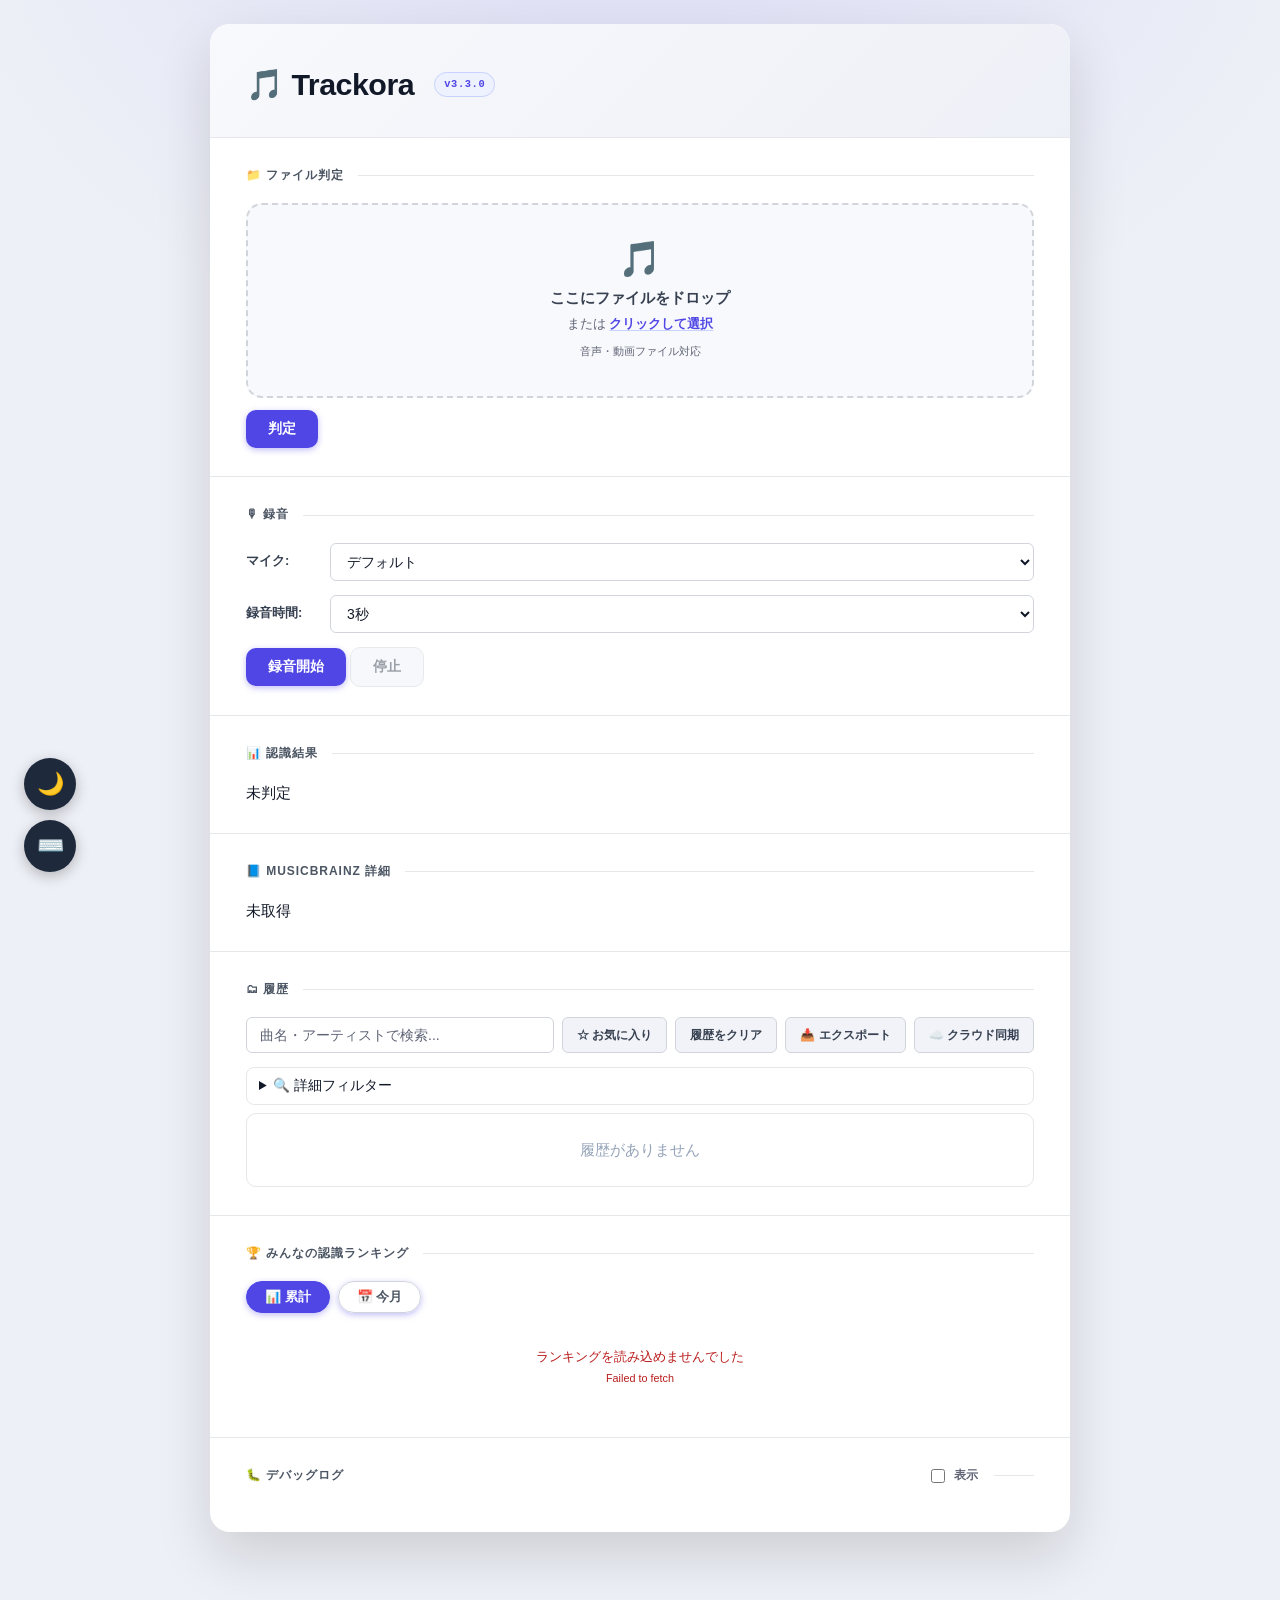
==== commit 0ea46831: "feat: v3.3.0 — Trackora rename, PWA manifest, Spotify playlist view" ====
--- a/index.html
+++ b/index.html
@@ -1,12 +1,37 @@
 <!DOCTYPE html>
 <html lang="ja">
   <head>
+    <!-- Google Consent Mode v2 — デフォルト設定（GTM より前に必須） -->
+    <script>
+      window.dataLayer = window.dataLayer || [];
+      function gtag(){dataLayer.push(arguments);}
+      gtag('consent', 'default', {
+        'ad_storage':         'denied',
+        'analytics_storage':  'denied',
+        'ad_user_data':       'denied',
+        'ad_personalization': 'denied',
+        'wait_for_update':    500
+      });
+    </script>
+    <!-- Google Tag Manager -->
+    <script>(function(w,d,s,l,i){w[l]=w[l]||[];w[l].push({'gtm.start':
+    new Date().getTime(),event:'gtm.js'});var f=d.getElementsByTagName(s)[0],
+    j=d.createElement(s),dl=l!='dataLayer'?'&l='+l:'';j.async=true;j.src=
+    'https://www.googletagmanager.com/gtm.js?id='+i+dl;f.parentNode.insertBefore(j,f);
+    })(window,document,'script','dataLayer','GTM-KWZVBF62');</script>
+    <!-- End Google Tag Manager -->
     <meta charset="UTF-8" />
-    <title>音楽認識ツール</title>
+    <title>Trackora</title>
     <meta name="viewport" content="width=device-width, initial-scale=1" />
     <link rel="icon" type="image/png" href="./favicon.png" />
     <link rel="shortcut icon" href="./favicon.png" />
     <link rel="apple-touch-icon" href="./favicon.png" />
+    <link rel="manifest" href="/manifest.json" />
+    <meta name="theme-color" content="#4f46e5" />
+    <meta name="mobile-web-app-capable" content="yes" />
+    <meta name="apple-mobile-web-app-capable" content="yes" />
+    <meta name="apple-mobile-web-app-status-bar-style" content="black-translucent" />
+    <meta name="apple-mobile-web-app-title" content="Trackora" />
     <link rel="stylesheet" href="./style.css" />
     <script>
       window.va = window.va || function () { (window.vaq = window.vaq || []).push(arguments); };
@@ -16,13 +41,59 @@
       window.si = window.si || function () { (window.siq = window.siq || []).push(arguments); };
     </script>
     <script defer src="/_vercel/speed-insights/script.js"></script>
+
+    <!-- JSON-LD 構造化データ -->
+    <script type="application/ld+json">
+    {
+      "@context": "https://schema.org",
+      "@type": "WebApplication",
+      "name": "Trackora",
+      "alternateName": "Trackora",
+      "description": "ブラウザだけで完結する楽曲識別 Web アプリ。音声ファイルのアップロードまたはマイク録音で曲名・アーティストを即座に特定します。",
+      "url": "https://musicrecognizer-rt2231-var.vercel.app/",
+      "applicationCategory": "MusicApplication",
+      "operatingSystem": "All",
+      "browserRequirements": "Requires a modern browser with Web Audio API support",
+      "inLanguage": "ja",
+      "isAccessibleForFree": true,
+      "offers": {
+        "@type": "Offer",
+        "price": "0",
+        "priceCurrency": "JPY"
+      },
+      "featureList": [
+        "Music recognition via ACRCloud fingerprinting",
+        "MusicBrainz metadata (ISRC, genres, composers)",
+        "YouTube MV embedded player",
+        "Spotify embed player and playlist integration",
+        "iTunes 30-second preview",
+        "Wikipedia artist summary",
+        "Cloud sync across devices via Cloudflare D1",
+        "Offline support via Service Worker",
+        "Recognition history with statistics dashboard",
+        "Dark mode and keyboard shortcuts"
+      ],
+      "author": {
+        "@type": "Person",
+        "name": "RT2231"
+      },
+      "codeRepository": "https://github.com/RT2231/musicrecognizer-RT2231-var",
+      "license": "https://github.com/RT2231/musicrecognizer-RT2231-var/blob/main/LICENSE.md",
+      "softwareVersion": "3.3.0"
+    }
+    </script>
   </head>
 
   <body>
+    <!-- Google Tag Manager (noscript) -->
+    <noscript><iframe src="https://www.googletagmanager.com/ns.html?id=GTM-KWZVBF62"
+    height="0" width="0" style="display:none;visibility:hidden"></iframe></noscript>
+    <!-- End Google Tag Manager (noscript) -->
+
     <div class="container">
       <h1>
-        🎵 音楽認識ツール
-        <span class="version-badge">v3.2.8</span>
+        🎵 Trackora
+        <span class="version-badge">v3.3.0</span>
       </h1>
 
       <section>
@@ -129,6 +200,16 @@
         <div id="spotifyContent"></div>
       </section>
 
+      <section id="spotifyPlaylistSection" style="display:none;">
+        <h3>🎵 Trackora プレイリスト</h3>
+        <div id="spotifyPlaylistContent">
+          <div class="spotify-playlist-login">
+            <p>Spotify にログインしてプレイリストを表示</p>
+            <button onclick="loadSpotifyPlaylist()" class="spotify-playlist-btn">🎵 Spotify でログイン</button>
+          </div>
+        </div>
+      </section>
+
       <section>
         <h3>🗂 履歴
           <!-- クラウド同期インジケーター（同期中/済/失敗を表示） -->
--- a/style.css
+++ b/style.css
@@ -791,12 +791,17 @@
   background: #000;
   box-shadow: var(--shadow-md);
 }
-#ytPlayerDiv {
+/* ytPlayerOuter: 16:9アスペクト比コンテナ */
+#ytPlayerOuter {
   position: relative;
+  width: 100%;
   padding-bottom: 56.25%;
   height: 0;
-}
-#ytPlayerDiv iframe {
+  overflow: hidden;
+}
+/* YT.Player が #ytPlayerDiv を iframe に置き換えるので、iframe を絶対配置 */
+#ytPlayerOuter iframe,
+#ytPlayerOuter #ytPlayerDiv {
   position: absolute;
   top: 0; left: 0;
   width: 100%; height: 100%;
@@ -2969,3 +2974,62 @@
 .spotify-playlist-btn { background: #1DB954; color: #fff; border: none; border-radius: 6px; padding: 6px 14px; cursor: pointer; font-size: .83rem; margin-top: 6px; font-weight: 600; }
 .spotify-playlist-btn:hover { background: #17a348; }
 .spotify-playlist-btn:disabled { opacity: .6; cursor: default; }
+
+/* ========= Spotify プレイリスト表示 ========= */
+.spotify-pl-loading {
+  display: flex; align-items: center; gap: 10px;
+  padding: 24px; color: var(--txt-muted); font-size: 14px;
+}
+.spotify-pl-header {
+  display: flex; align-items: center; justify-content: space-between;
+  padding: 8px 4px 10px; margin-bottom: 4px;
+}
+.spotify-pl-count {
+  font-size: 13px; font-weight: 600; color: var(--txt-muted);
+}
+.spotify-pl-list {
+  display: flex; flex-direction: column; gap: 4px;
+  max-height: 420px; overflow-y: auto;
+  border: 1px solid var(--border); border-radius: var(--radius-md);
+}
+.spotify-pl-item {
+  display: flex; align-items: center; gap: 12px;
+  padding: 10px 12px; cursor: pointer;
+  border-radius: var(--radius-md);
+  transition: background 0.15s;
+}
+.spotify-pl-item:hover { background: var(--bg-surface); }
+.spotify-pl-art {
+  width: 44px; height: 44px; border-radius: 4px;
+  object-fit: cover; flex-shrink: 0; background: var(--bg-deep);
+}
+.spotify-pl-art--empty {
+  display: flex; align-items: center; justify-content: center;
+  font-size: 20px; color: var(--txt-muted);
+}
+.spotify-pl-info { flex: 1; min-width: 0; }
+.spotify-pl-title {
+  font-size: 13px; font-weight: 600; color: var(--txt-primary);
+  white-space: nowrap; overflow: hidden; text-overflow: ellipsis;
+}
+.spotify-pl-artist {
+  font-size: 12px; color: var(--txt-muted); margin-top: 2px;
+  white-space: nowrap; overflow: hidden; text-overflow: ellipsis;
+}
+.spotify-pl-duration {
+  font-size: 12px; color: var(--txt-muted);
+  font-family: 'SFMono-Regular', Consolas, monospace; flex-shrink: 0;
+}
+.spotify-pl-play {
+  font-size: 13px; color: #1db954; flex-shrink: 0; opacity: 0;
+  transition: opacity 0.15s;
+}
+.spotify-pl-item:hover .spotify-pl-play { opacity: 1; }
+.spotify-pl-empty {
+  padding: 24px; text-align: center; color: var(--txt-muted); font-size: 14px;
+}
+.spotify-playlist-login {
+  text-align: center; padding: 20px;
+  color: var(--txt-muted); font-size: 14px;
+}
+.spotify-playlist-login p { margin: 0 0 12px; }
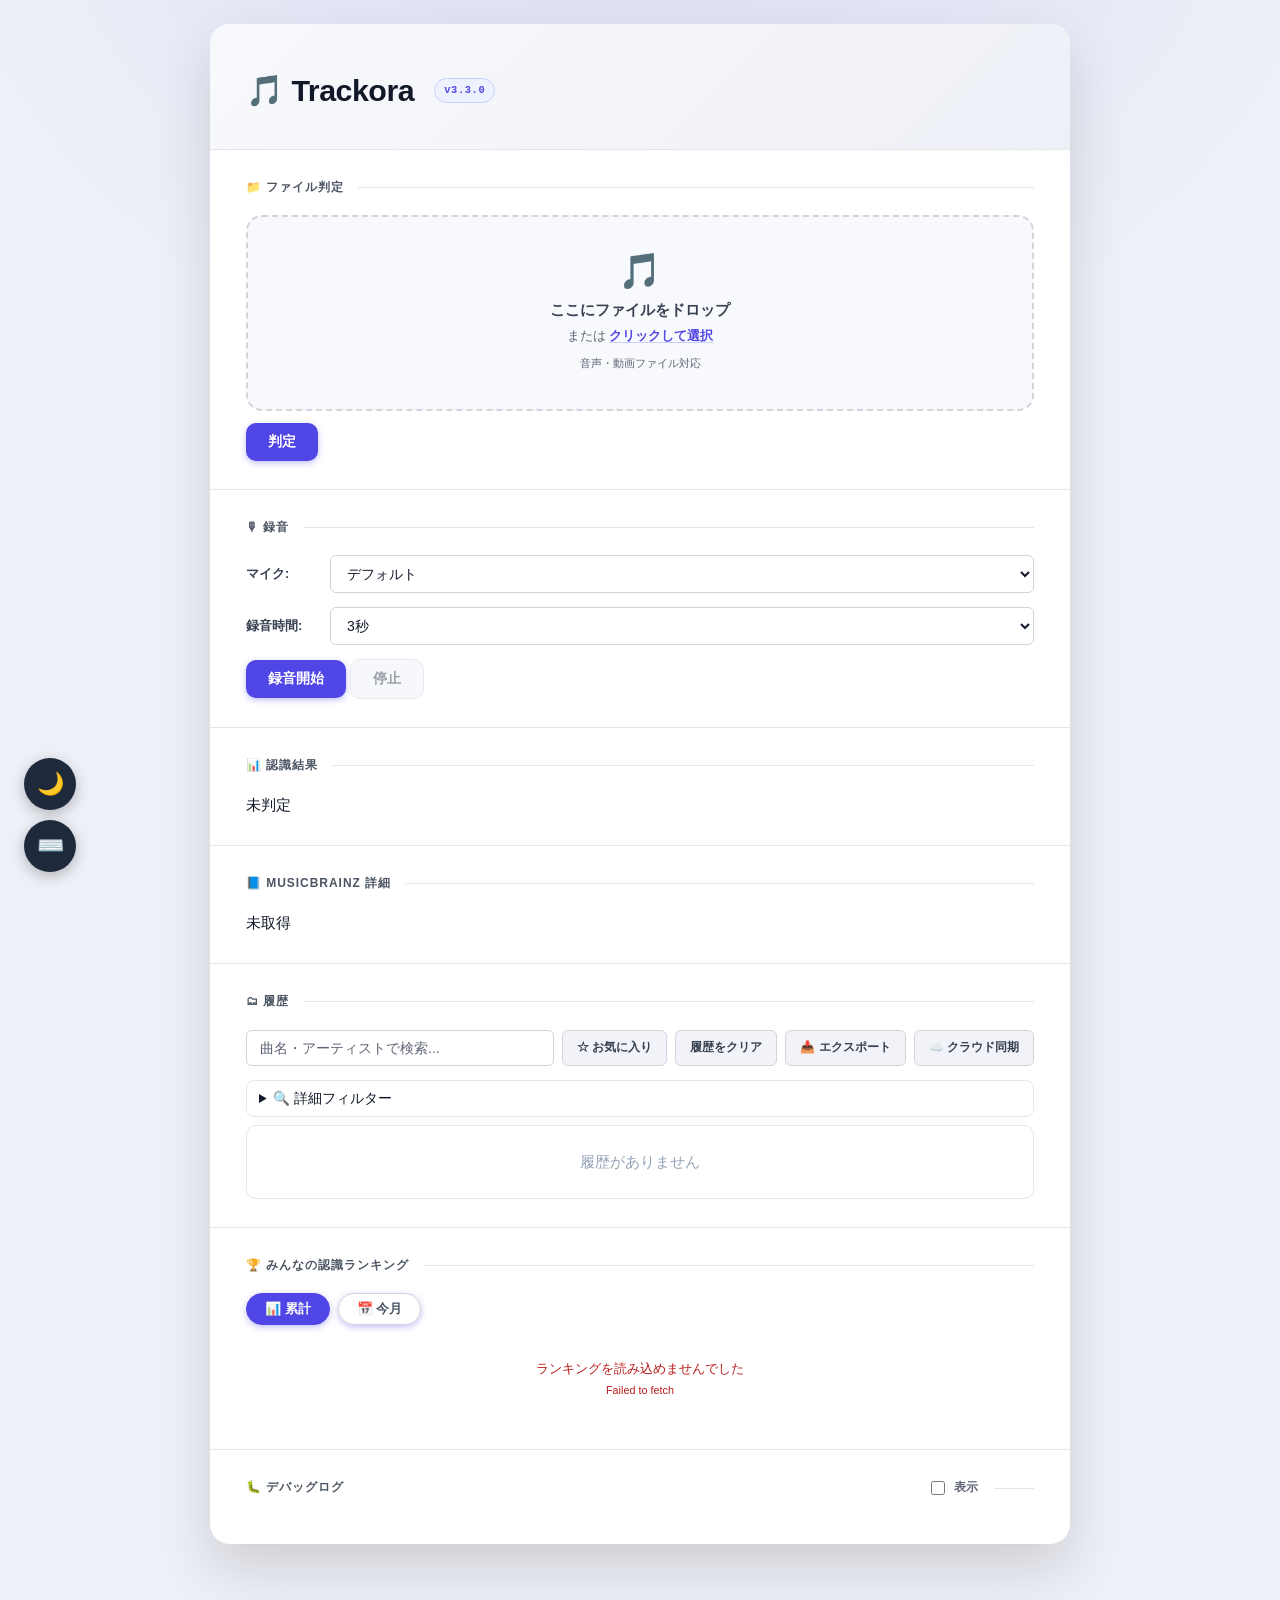
==== commit e9693ff7: "feat: Instatus status badge + status page in api-catalog" ====
--- a/index.html
+++ b/index.html
@@ -22,7 +22,26 @@
     <!-- End Google Tag Manager -->
     <meta charset="UTF-8" />
     <title>Trackora</title>
+    <meta name="description" content="ブラウザだけで完結する楽曲識別アプリ。音声ファイルをアップロードするか、マイクで録音するだけで曲名・アーティストを即座に特定します。" />
     <meta name="viewport" content="width=device-width, initial-scale=1" />
+
+    <!-- OGP -->
+    <meta property="og:type" content="website" />
+    <meta property="og:title" content="Trackora — 音楽認識ツール" />
+    <meta property="og:description" content="ブラウザだけで完結する楽曲識別アプリ。音声ファイルをアップロードするか、マイクで録音するだけで曲名・アーティストを即座に特定します。" />
+    <meta property="og:url" content="https://musicrecognizer-rt2231-var.vercel.app/" />
+    <meta property="og:site_name" content="Trackora" />
+    <meta property="og:image" content="https://musicrecognizer-rt2231-var.vercel.app/favicon.png" />
+    <meta property="og:image:width" content="1024" />
+    <meta property="og:image:height" content="1024" />
+    <meta property="og:locale" content="ja_JP" />
+
+    <!-- Twitter Card -->
+    <meta name="twitter:card" content="summary" />
+    <meta name="twitter:title" content="Trackora — 音楽認識ツール" />
+    <meta name="twitter:description" content="ブラウザだけで完結する楽曲識別アプリ。音声ファイルをアップロードするか、マイクで録音するだけで曲名・アーティストを即座に特定します。" />
+    <meta name="twitter:image" content="https://musicrecognizer-rt2231-var.vercel.app/favicon.png" />
+
     <link rel="icon" type="image/png" href="./favicon.png" />
     <link rel="shortcut icon" href="./favicon.png" />
     <link rel="apple-touch-icon" href="./favicon.png" />
@@ -94,6 +113,13 @@
       <h1>
         🎵 Trackora
         <span class="version-badge">v3.3.0</span>
+        <a href="https://trackora.instatus.com" target="_blank" rel="noopener" class="status-badge-link" title="サービスステータス">
+          <iframe
+            src="https://trackora.instatus.com/embed-status/b665524c/dark-md"
+            width="230" height="61" frameborder="0" scrolling="no"
+            style="border:none;" title="Trackora Status" loading="lazy">
+          </iframe>
+        </a>
       </h1>
 
       <section>
--- a/style.css
+++ b/style.css
@@ -3033,3 +3033,21 @@
   color: var(--txt-muted); font-size: 14px;
 }
 .spotify-playlist-login p { margin: 0 0 12px; }
+
+/* ===== Instatus ステータスバッジ ===== */
+.status-badge-link {
+  margin-left: auto;
+  display: flex;
+  align-items: center;
+  border-radius: var(--radius-sm);
+  overflow: hidden;
+  line-height: 0;
+  flex-shrink: 0;
+}
+.status-badge-link iframe {
+  display: block;
+  pointer-events: none; /* クリックはリンク全体に委譲 */
+}
+@media (max-width: 680px) {
+  .status-badge-link { display: none; } /* モバイルではタイトルとの兼ね合いで非表示 */
+}
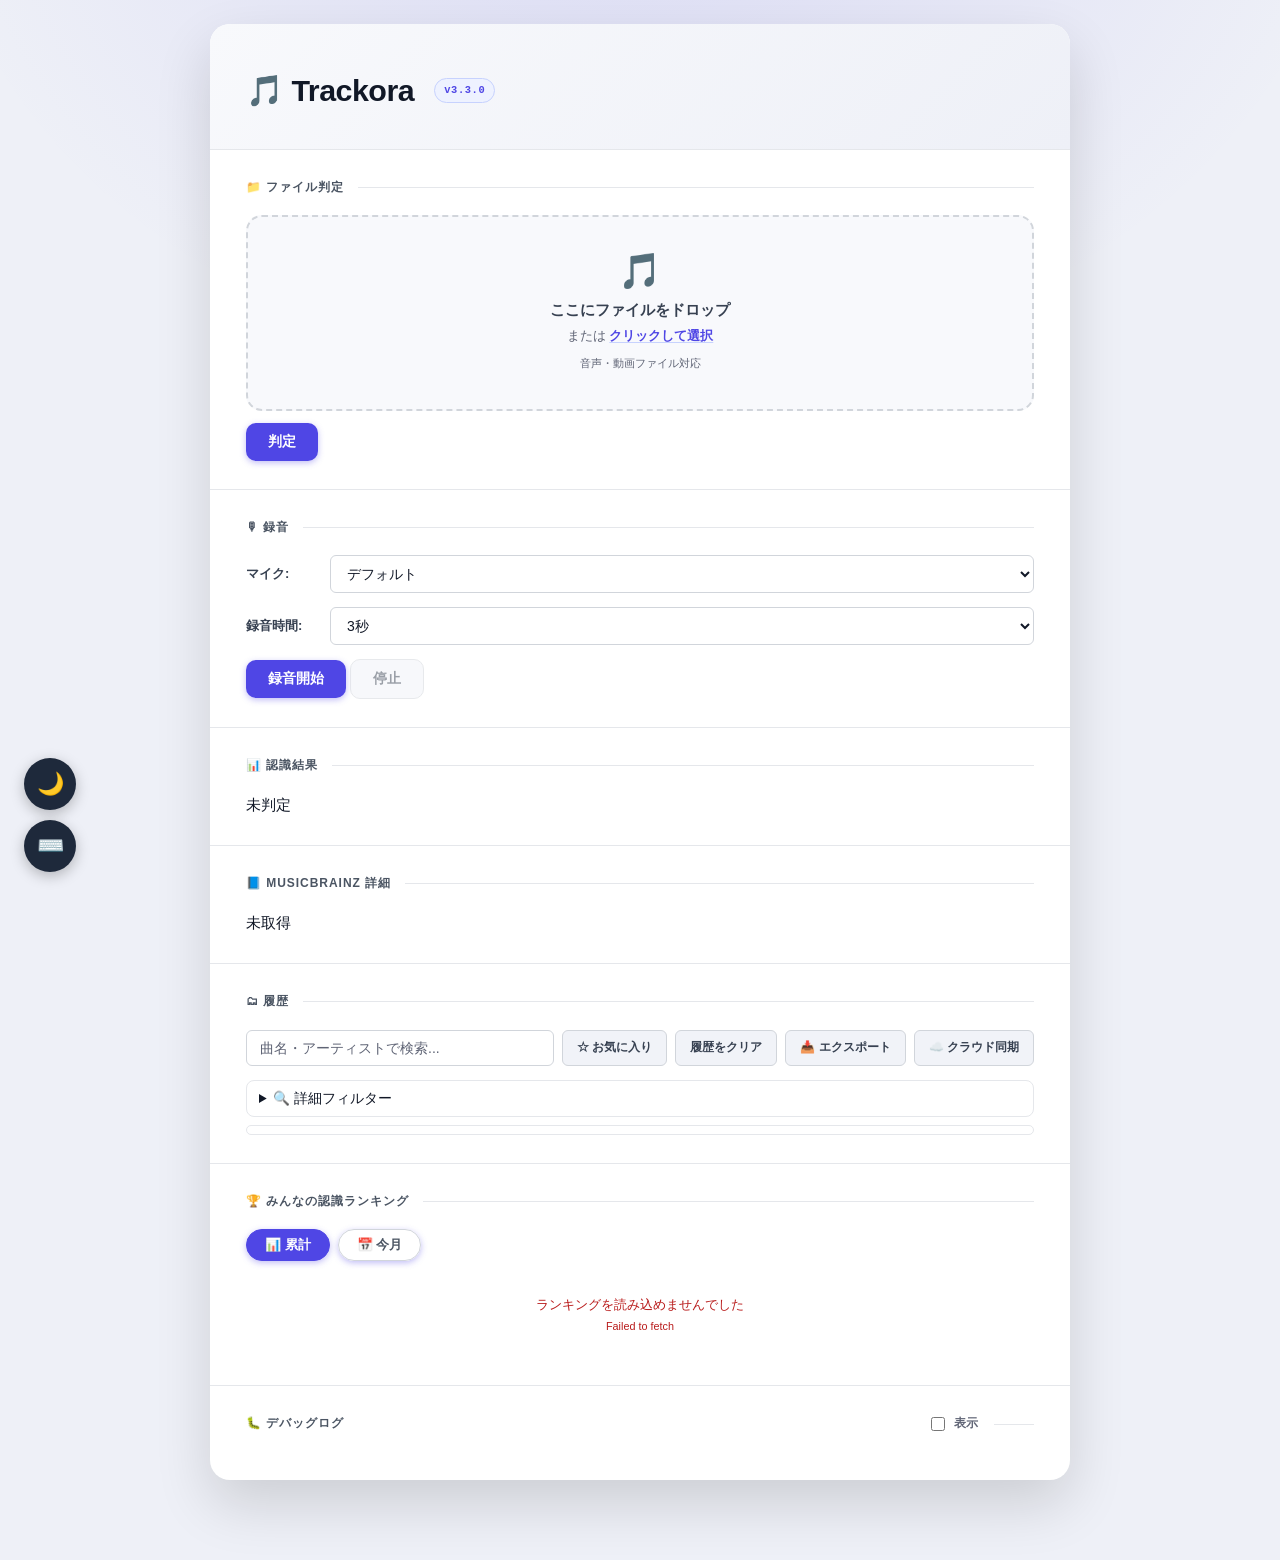
==== commit 91ab73db: "perf: preconnect/preload hints, defer main.js, WebP favicon (94% smaller), optimize PNG" ====
--- a/index.html
+++ b/index.html
@@ -42,8 +42,9 @@
     <meta name="twitter:description" content="ブラウザだけで完結する楽曲識別アプリ。音声ファイルをアップロードするか、マイクで録音するだけで曲名・アーティストを即座に特定します。" />
     <meta name="twitter:image" content="https://musicrecognizer-rt2231-var.vercel.app/favicon.png" />
 
+    <link rel="icon" type="image/webp" href="./favicon.webp" />
     <link rel="icon" type="image/png" href="./favicon.png" />
-    <link rel="shortcut icon" href="./favicon.png" />
+    <link rel="shortcut icon" href="./favicon.webp" />
     <link rel="apple-touch-icon" href="./favicon.png" />
     <link rel="manifest" href="/manifest.json" />
     <meta name="theme-color" content="#4f46e5" />
@@ -51,6 +52,16 @@
     <meta name="apple-mobile-web-app-capable" content="yes" />
     <meta name="apple-mobile-web-app-status-bar-style" content="black-translucent" />
     <meta name="apple-mobile-web-app-title" content="Trackora" />
+    <!-- パフォーマンス: preconnect で外部ドメインの DNS/TLS を先行解決 -->
+    <link rel="preconnect" href="https://acrcloud.shirokuma0822.workers.dev" crossorigin />
+    <link rel="preconnect" href="https://www.googletagmanager.com" />
+    <link rel="preconnect" href="https://open.spotify.com" crossorigin />
+    <link rel="preconnect" href="https://trackora.instatus.com" crossorigin />
+    <link rel="dns-prefetch" href="https://musicbrainz.org" />
+    <link rel="dns-prefetch" href="https://itunes.apple.com" />
+    <link rel="dns-prefetch" href="https://www.youtube.com" />
+    <!-- style.css を preload して FCP を改善 -->
+    <link rel="preload" href="./style.css" as="style" />
     <link rel="stylesheet" href="./style.css" />
     <script>
       window.va = window.va || function () { (window.vaq = window.vaq || []).push(arguments); };
@@ -487,7 +498,7 @@
       </div>
     </div>
 
-    <script src="./main.js"></script>
+    <script src="./main.js" defer></script>
     <!-- Service Worker 登録（オフライン対応） -->
     <script>
       if ('serviceWorker' in navigator) {
--- a/style.css
+++ b/style.css
@@ -2957,16 +2957,32 @@
 .comparison-table { border-collapse: collapse; width: 100%; font-size: .85rem; }
 .comparison-table th,
 .comparison-table td { border: 1px solid var(--border); padding: 7px 10px; text-align: left; white-space: nowrap; }
-.comparison-table thead th { background: var(--surface); font-weight: 600; position: sticky; top: 0; z-index: 1; }
-.compare-field-label { background: var(--surface); font-weight: 500; white-space: nowrap; }
-.compare-diff { background: rgba(234,179,8,.12); font-weight: 600; }
-.compare-empty { color: var(--text-muted); }
-.compare-remove-btn { background: none; border: none; cursor: pointer; color: var(--text-muted); font-size: .8rem; margin-left: 4px; padding: 0 2px; }
-.compare-remove-btn:hover { color: var(--error); }
-.compare-link { color: var(--primary); }
-.comparison-count { font-size: .85rem; background: var(--primary); color: #fff; border-radius: 99px; padding: 1px 7px; margin-left: 4px; }
-.compare-add-btn { background: var(--surface); border: 1px solid var(--border); border-radius: 6px; padding: 6px 12px; cursor: pointer; font-size: .83rem; margin-top: 6px; }
-.compare-add-btn:hover { background: var(--hover); }
+.comparison-table thead th { background: var(--bg-surface); font-weight: 600; position: sticky; top: 0; z-index: 1; }
+.compare-field-label { background: var(--bg-surface); font-weight: 500; white-space: nowrap; position: sticky; left: 0; z-index: 2; }
+.compare-diff { background: rgba(234,179,8,.15); font-weight: 600; }
+.compare-empty { color: var(--txt-muted); }
+.compare-remove-btn { background: none; border: none; cursor: pointer; color: var(--txt-muted); font-size: .8rem; margin-left: 4px; padding: 0 2px; box-shadow: none; }
+.compare-remove-btn:hover { color: var(--error); background: none; transform: none; }
+.compare-link { color: var(--accent); }
+.comparison-count { font-size: .85rem; background: var(--accent); color: #fff; border-radius: 99px; padding: 1px 7px; margin-left: 4px; }
+.compare-add-btn { background: var(--bg-surface); border: 1px solid var(--border); border-radius: 6px; padding: 6px 12px; cursor: pointer; font-size: .83rem; margin-top: 6px; box-shadow: none; color: var(--txt-secondary); }
+.compare-add-btn:hover { background: var(--bg-deep); box-shadow: none; transform: none; }
+.compare-art { width: 80px; height: 80px; object-fit: cover; border-radius: var(--radius-sm); }
+.compare-fab {
+  background: var(--accent);
+  color: #fff;
+  border: none;
+  border-radius: 99px;
+  padding: 10px 18px;
+  font-size: 14px;
+  font-weight: 600;
+  cursor: pointer;
+  box-shadow: 0 4px 14px rgba(79,70,229,.4);
+  transition: transform .2s, box-shadow .2s;
+  white-space: nowrap;
+}
+.compare-fab:hover { transform: translateY(-2px); box-shadow: 0 6px 20px rgba(79,70,229,.5); }
+body.dark .compare-field-label { background: var(--bg-surface); }
 .compare-fab { background: var(--primary); color: #fff; border: none; border-radius: 99px; padding: 8px 14px; cursor: pointer; font-size: .9rem; font-weight: 600; white-space: nowrap; }
 .compare-fab:hover { opacity: .85; }
 
--- a/style.css
+++ b/style.css
@@ -2957,16 +2957,32 @@
 .comparison-table { border-collapse: collapse; width: 100%; font-size: .85rem; }
 .comparison-table th,
 .comparison-table td { border: 1px solid var(--border); padding: 7px 10px; text-align: left; white-space: nowrap; }
-.comparison-table thead th { background: var(--surface); font-weight: 600; position: sticky; top: 0; z-index: 1; }
-.compare-field-label { background: var(--surface); font-weight: 500; white-space: nowrap; }
-.compare-diff { background: rgba(234,179,8,.12); font-weight: 600; }
-.compare-empty { color: var(--text-muted); }
-.compare-remove-btn { background: none; border: none; cursor: pointer; color: var(--text-muted); font-size: .8rem; margin-left: 4px; padding: 0 2px; }
-.compare-remove-btn:hover { color: var(--error); }
-.compare-link { color: var(--primary); }
-.comparison-count { font-size: .85rem; background: var(--primary); color: #fff; border-radius: 99px; padding: 1px 7px; margin-left: 4px; }
-.compare-add-btn { background: var(--surface); border: 1px solid var(--border); border-radius: 6px; padding: 6px 12px; cursor: pointer; font-size: .83rem; margin-top: 6px; }
-.compare-add-btn:hover { background: var(--hover); }
+.comparison-table thead th { background: var(--bg-surface); font-weight: 600; position: sticky; top: 0; z-index: 1; }
+.compare-field-label { background: var(--bg-surface); font-weight: 500; white-space: nowrap; position: sticky; left: 0; z-index: 2; }
+.compare-diff { background: rgba(234,179,8,.15); font-weight: 600; }
+.compare-empty { color: var(--txt-muted); }
+.compare-remove-btn { background: none; border: none; cursor: pointer; color: var(--txt-muted); font-size: .8rem; margin-left: 4px; padding: 0 2px; box-shadow: none; }
+.compare-remove-btn:hover { color: var(--error); background: none; transform: none; }
+.compare-link { color: var(--accent); }
+.comparison-count { font-size: .85rem; background: var(--accent); color: #fff; border-radius: 99px; padding: 1px 7px; margin-left: 4px; }
+.compare-add-btn { background: var(--bg-surface); border: 1px solid var(--border); border-radius: 6px; padding: 6px 12px; cursor: pointer; font-size: .83rem; margin-top: 6px; box-shadow: none; color: var(--txt-secondary); }
+.compare-add-btn:hover { background: var(--bg-deep); box-shadow: none; transform: none; }
+.compare-art { width: 80px; height: 80px; object-fit: cover; border-radius: var(--radius-sm); }
+.compare-fab {
+  background: var(--accent);
+  color: #fff;
+  border: none;
+  border-radius: 99px;
+  padding: 10px 18px;
+  font-size: 14px;
+  font-weight: 600;
+  cursor: pointer;
+  box-shadow: 0 4px 14px rgba(79,70,229,.4);
+  transition: transform .2s, box-shadow .2s;
+  white-space: nowrap;
+}
+.compare-fab:hover { transform: translateY(-2px); box-shadow: 0 6px 20px rgba(79,70,229,.5); }
+body.dark .compare-field-label { background: var(--bg-surface); }
 .compare-fab { background: var(--primary); color: #fff; border: none; border-radius: 99px; padding: 8px 14px; cursor: pointer; font-size: .9rem; font-weight: 600; white-space: nowrap; }
 .compare-fab:hover { opacity: .85; }
 
